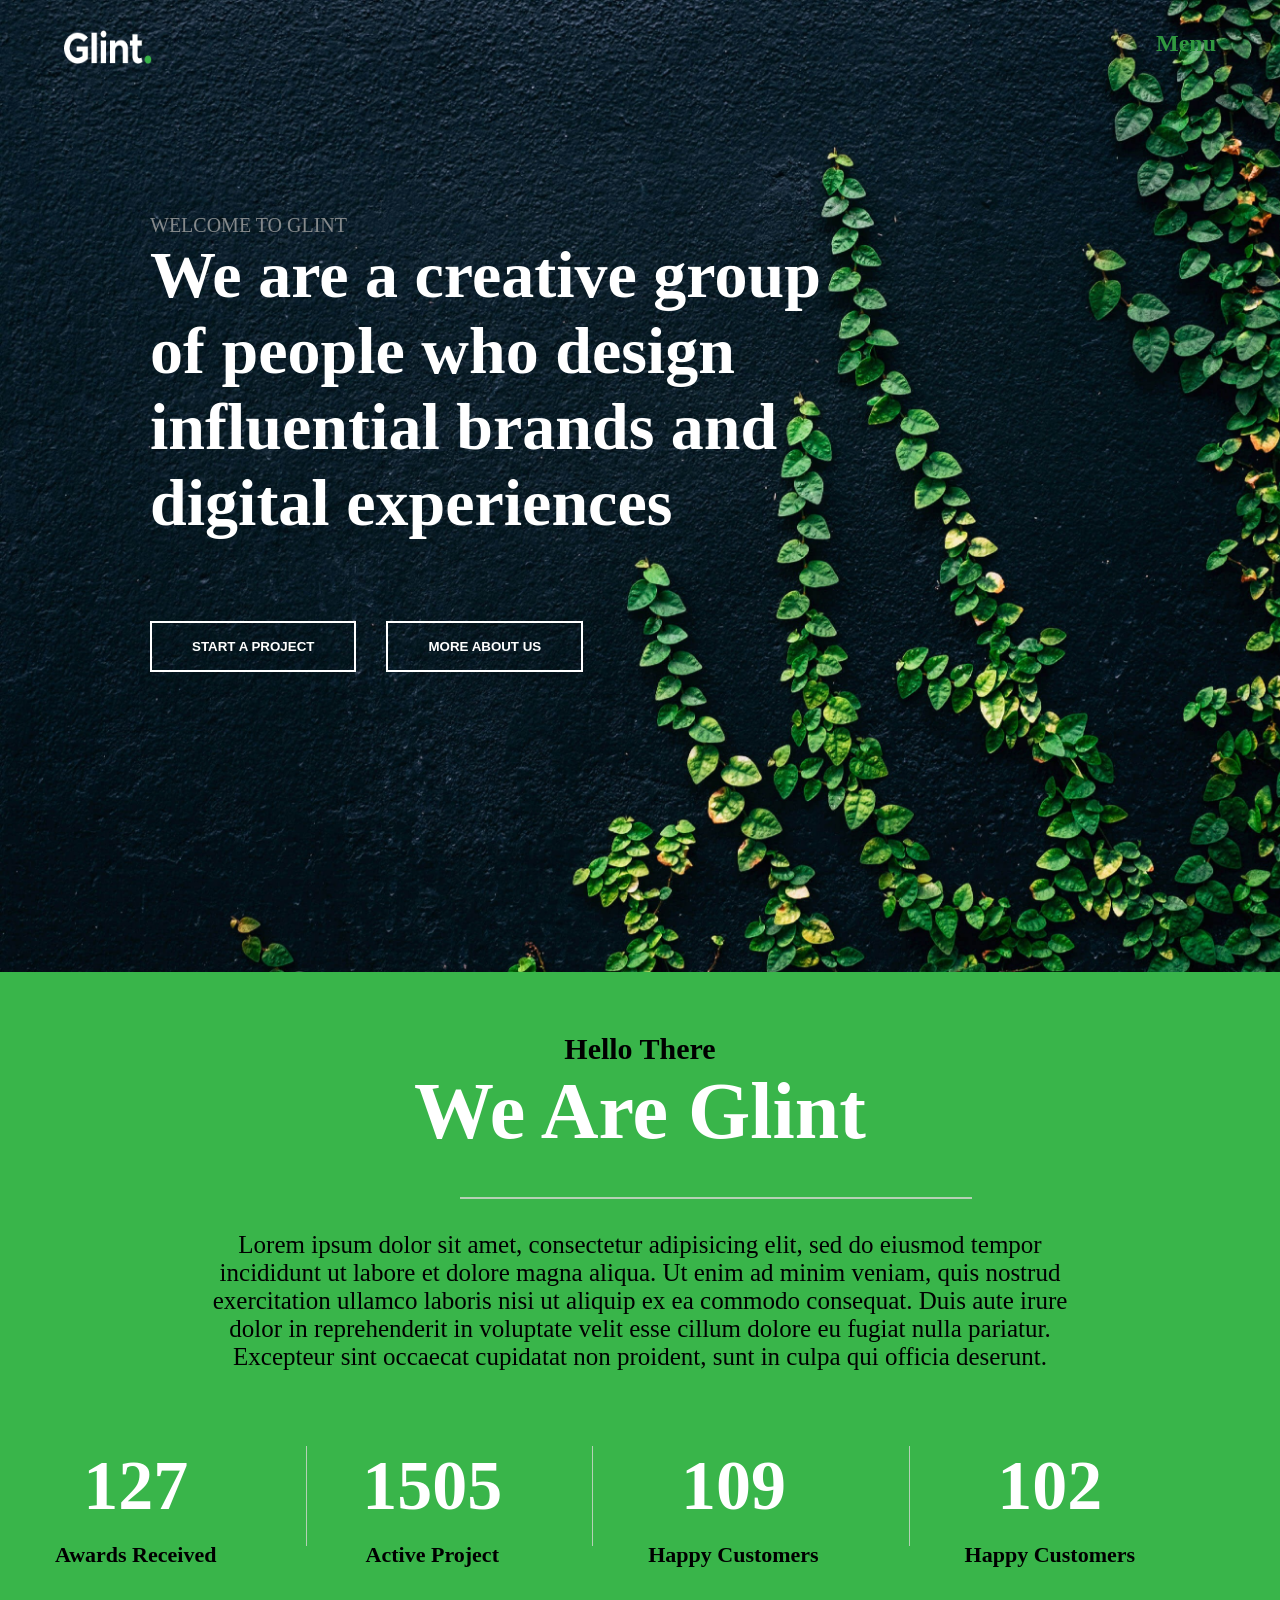
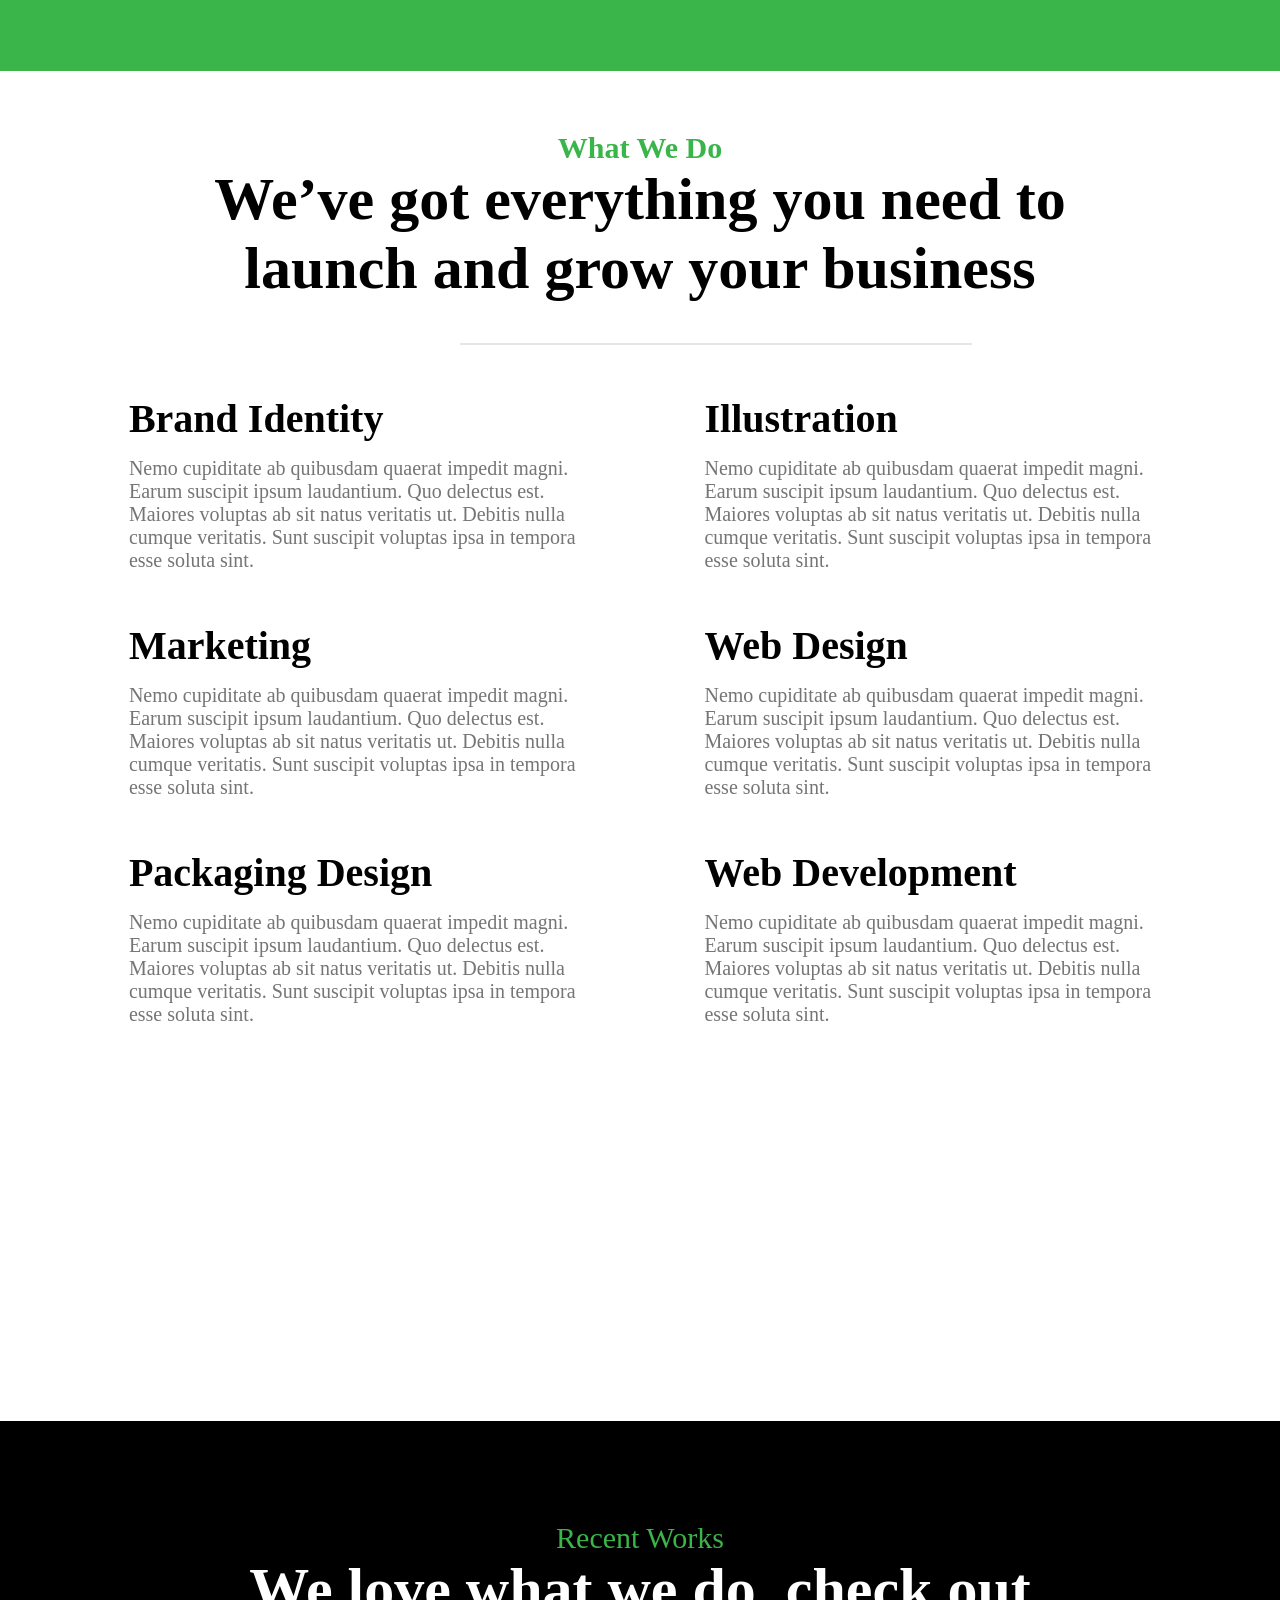
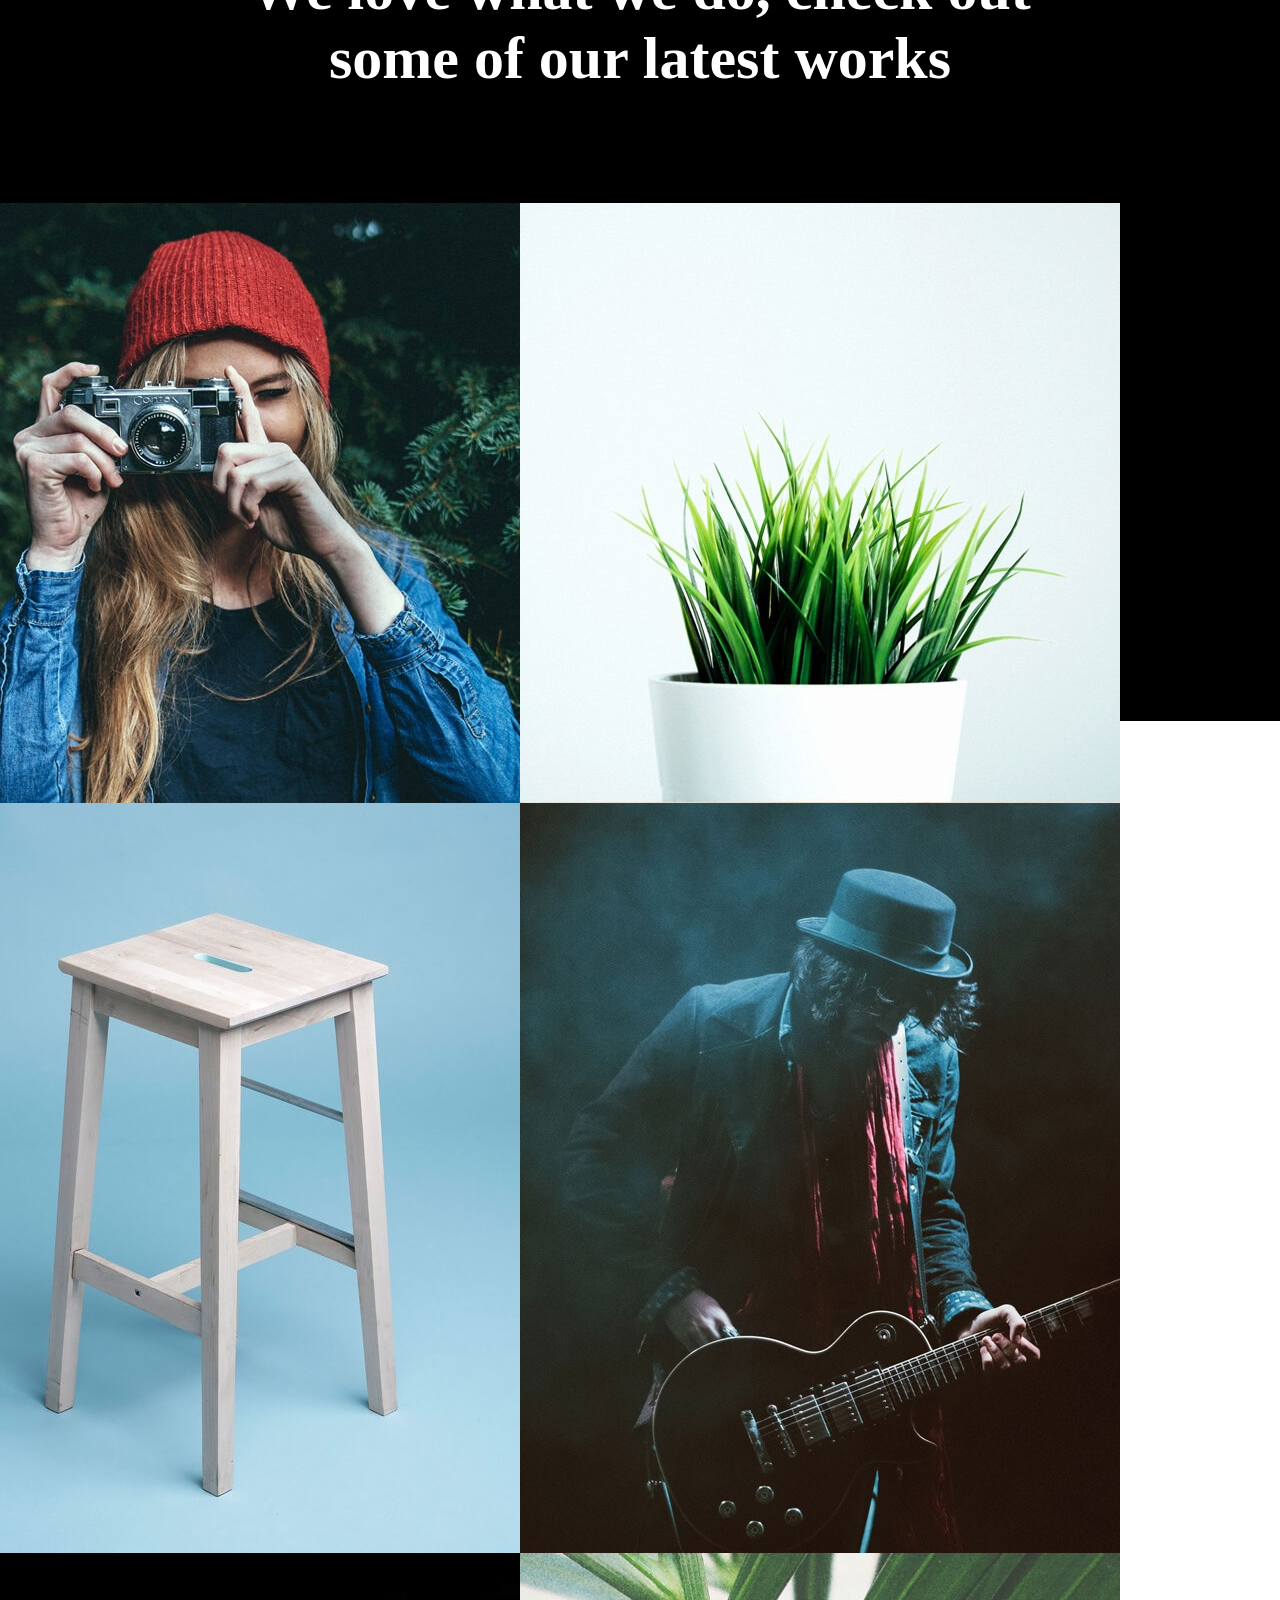
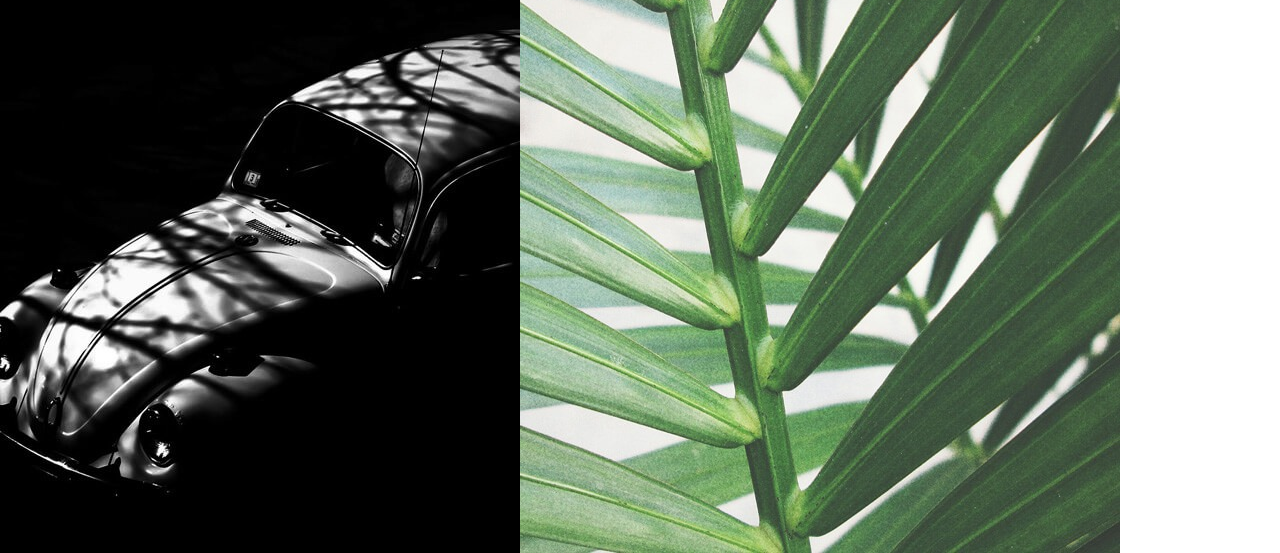
==== index.html @ 26d9580b "d" ====
<!DOCTYPE html>
<html lang="en">
<head>
    <meta charset="UTF-8">
    <meta name="viewport" content="width=device-width, initial-scale=1.0">
    <title>Document</title>
    <link rel="stylesheet" href="styl.css">
    <link href="https://unpkg.com/aos@2.3.1/dist/aos.css" rel="stylesheet">
</head>
<body>
    <main>
    <nav>
        <img src="imgi_1_logo (1).png" alt="">
        <h1>Menu</h1>
    </nav>
    <div class="hero">
        <p>WELCOME TO GLINT</p>
        <h1>We are a creative group <br> of people who design <br> influential brands and <br> digital experiences</h1>
        <div class="but">
            <button><b>START A PROJECT</b></button>
            <button><b>MORE ABOUT US</b></button>
        </div>
    </div>
    </main>
    <div class="hero1">
     <div class="text">
        <p><b>Hello There</b></p>
        <h1>We Are Glint</h1>
     </div>
     <hr>
     <div class="l">
        <p>Lorem ipsum dolor sit amet, consectetur adipisicing elit, sed do eiusmod tempor <br>  incididunt ut labore et dolore magna aliqua. Ut enim ad minim veniam, quis nostrud <br> exercitation ullamco laboris nisi ut aliquip ex ea commodo consequat. Duis aute irure <br> dolor in reprehenderit in voluptate velit esse cillum dolore eu fugiat nulla pariatur. <br>  Excepteur sint occaecat cupidatat non proident, sunt in culpa qui officia deserunt.</p>
     </div>
     <div class="k">
        <div class="a">
            <h1>127</h1>
            <p><b>Awards Received</b></p>
        </div>
        <div class="a">
            <h1>1505</h1>
            <p><b>Active Project</b></p>
        </div>
        <div class="a">
            <h1>109</h1>
            <p><b>Happy Customers</b></p>
        </div>
        <div class="a1">
            <h1>102</h1>
            <p><b>Happy Customers</b></p>
        </div>
        </div>
    </div>
     <div class="hero2">
        <div class="text2">
            <p><b>What We Do</b></p>
            <h1>We’ve got everything you need to <br> launch and grow your business</h1>
        </div>
        <hr>
        <div class="flex">
            <div class="block">
            <h1>Brand Identity</h1>
            <p>Nemo cupiditate ab quibusdam quaerat impedit magni. <br> Earum suscipit ipsum laudantium. Quo delectus est. <br> Maiores voluptas ab sit natus veritatis ut. Debitis nulla <br> cumque veritatis. Sunt suscipit voluptas ipsa in tempora <br> esse soluta sint.</p>
            </div>
            <div class="block">
            <h1>Illustration</h1>
            <p>Nemo cupiditate ab quibusdam quaerat impedit magni. <br> Earum suscipit ipsum laudantium. Quo delectus est. <br> Maiores voluptas ab sit natus veritatis ut. Debitis nulla <br> cumque veritatis. Sunt suscipit voluptas ipsa in tempora <br> esse soluta sint.</p>
            </div>
        </div>
        <div class="flex1">
            <div class="block1">
            <h1>Marketing</h1>
            <p>Nemo cupiditate ab quibusdam quaerat impedit magni. <br> Earum suscipit ipsum laudantium. Quo delectus est. <br> Maiores voluptas ab sit natus veritatis ut. Debitis nulla <br> cumque veritatis. Sunt suscipit voluptas ipsa in tempora <br> esse soluta sint.</p>
            </div>
            <div class="block1">
            <h1>Web Design</h1>
            <p>Nemo cupiditate ab quibusdam quaerat impedit magni. <br> Earum suscipit ipsum laudantium. Quo delectus est. <br> Maiores voluptas ab sit natus veritatis ut. Debitis nulla <br> cumque veritatis. Sunt suscipit voluptas ipsa in tempora <br> esse soluta sint.</p>
            </div>
        </div>
        <div class="flex2">
            <div class="block2">
            <h1>Packaging Design</h1>
            <p>Nemo cupiditate ab quibusdam quaerat impedit magni. <br> Earum suscipit ipsum laudantium. Quo delectus est. <br> Maiores voluptas ab sit natus veritatis ut. Debitis nulla <br> cumque veritatis. Sunt suscipit voluptas ipsa in tempora <br> esse soluta sint.</p>
            </div>
            <div class="block2">
            <h1>Web Development</h1>
            <p>Nemo cupiditate ab quibusdam quaerat impedit magni. <br> Earum suscipit ipsum laudantium. Quo delectus est. <br> Maiores voluptas ab sit natus veritatis ut. Debitis nulla <br> cumque veritatis. Sunt suscipit voluptas ipsa in tempora <br> esse soluta sint.</p>
            </div>
        </div>
     </div>
      <div class="hero3">
        <div class="text3">
            <p>Recent Works</p>
            <h1>We love what we do, check out <br> some of our latest works</h1>
        </div>

        <div class="img">
            <img src="imgi_2_lady-shutterbug.jpg" alt="">
            <img src="imgi_5_grow-green.jpg" alt="">
        </div>
        <div class="img1">
            <img src="imgi_3_woodcraft.jpg" alt="">
            <img src="imgi_6_guitarist.jpg" alt="">
        </div>
        <div class="img2">
            <img src="imgi_4_the-beetle.jpg" alt="">
            <img src="imgi_7_palmeira.jpg" alt="">
        </div>
      </div>
      
      <div class="hero4">
        <div class="text4">
            <p>Our Clients</p>
            <h1>Glint has been honored to partner <br> up with these clients</h1>
        </div>
      </div>
    
    <script src="https://unpkg.com/aos@2.3.1/dist/aos.js"></script>
    <script>
  AOS.init();
</script>
</body>
</html>
---- styl.css ----
*{
    margin: 0;
    padding: 0;
    box-sizing: border-box;
}
main{
    background-image: url(imgi_31_hero-bg.jpg);
    width: 100%;
    height: 108vh;
    background-size: cover;
}
nav{
    padding: 30px 5%;
    display: flex;
    justify-content: space-between;
}
nav h1{
    color: #309840;
}
nav img{
    height: 34px;
    width: 88px;
}
.hero{
    color: white;
}
.hero p{
    margin-top: 120px;
    color: #85898B;
    margin-left: 150px;
    font-size: 20px;
}
.hero h1{
    margin-left: 150px;
    font-size: 66px;
}
.but{
    margin-left: 150px;
    display: flex;
    gap: 30px;
    margin-top: 80px;
}
.but button{
    transition: 0.8s;
    padding: 16px 40px;
    color: white;
    background-color: transparent;
    border: 2px solid white;
}
.but button:hover{
    color: black;
    background-color: white;
}
.hero1{
    background-color: #39b54a;
}
.text{
    text-align: center;
    padding-top: 60px;
}
.text p{
    font-size: 30px;
}
.text h1{
    font-size: 80px;
    color: white;
}
.l{
    text-align: center;
    margin-top: 2.5%;
}
.l p {
    font-size: 25px;
}
hr{
    width: 40%;
    margin-left: 460px;
    border: 1px solid rgba(224, 219, 219, 0.742);
    margin-top: 40px;
}
.k{
    height: 350px;
    width: 100%;  
    display: flex; 
    justify-content: space-evenly; 
    align-items: center;
    text-align: center;
    margin-top: -50px;
}
.a{
    border-right: 1px solid rgba(224, 219, 219, 0.742);
    padding-right: 90px;
    height: 100px;
}
.a h1{
    font-size: 70px;
    color: white;
}
.a p{
    margin-top: 16px;
    font-size: 22px;
}
.a1{
    padding-right: 90px;
    height: 100px;
}
.a1 h1{
    font-size: 70px;
    color: white;
}
.a1 p{
    margin-top: 16px;
    font-size: 22px;
}
.hero2{
    height: 150vh;
}
.text2{
    text-align: center;
    padding-top: 60px;
}
.text2 p {
    font-size: 30px;
    color: #39B54A;
}
.text2 h1{
    font-size: 60px;
}
.flex{
    margin-top: 50px;
    display: flex;
    justify-content: space-evenly;
}
.block h1{
    font-size: 40px;
}
.block p{
    margin-top: 15px;
    font-size: 20px;
    color: #757575;
}
.flex1{
    margin-top: 50px;
    display: flex;
    justify-content: space-evenly;
}
.block1 h1{
    font-size: 40px;
}
.block1 p{
    margin-top: 15px;
    font-size: 20px;
    color: #757575;
}
.flex2{
    margin-top: 50px;
    display: flex;
    justify-content: space-evenly;
}
.block2 h1{
    font-size: 40px;
}
.block2 p{
    margin-top: 15px;
    font-size: 20px;
    color: #757575;
}
.hero3{
    position: relative;
    background-color: black;
    color: white;
    height: 100vh;
}
.text3{
    text-align: center;
    padding: 100px;
}
.text3 p {
    font-size: 30px;
    color: #39B54A;
}
.text3 h1{
    font-size: 60px;
}
.img{
    margin-top: 10px;
    position: absolute;
    right: 160px;
    display: flex;
}
.img1{
    position: absolute;
    top: 982px;
    display: flex;
    right: 160px;
}
.img2{
    position: absolute;
    top: 1732px;
    display: flex;
    right: 160px;
}
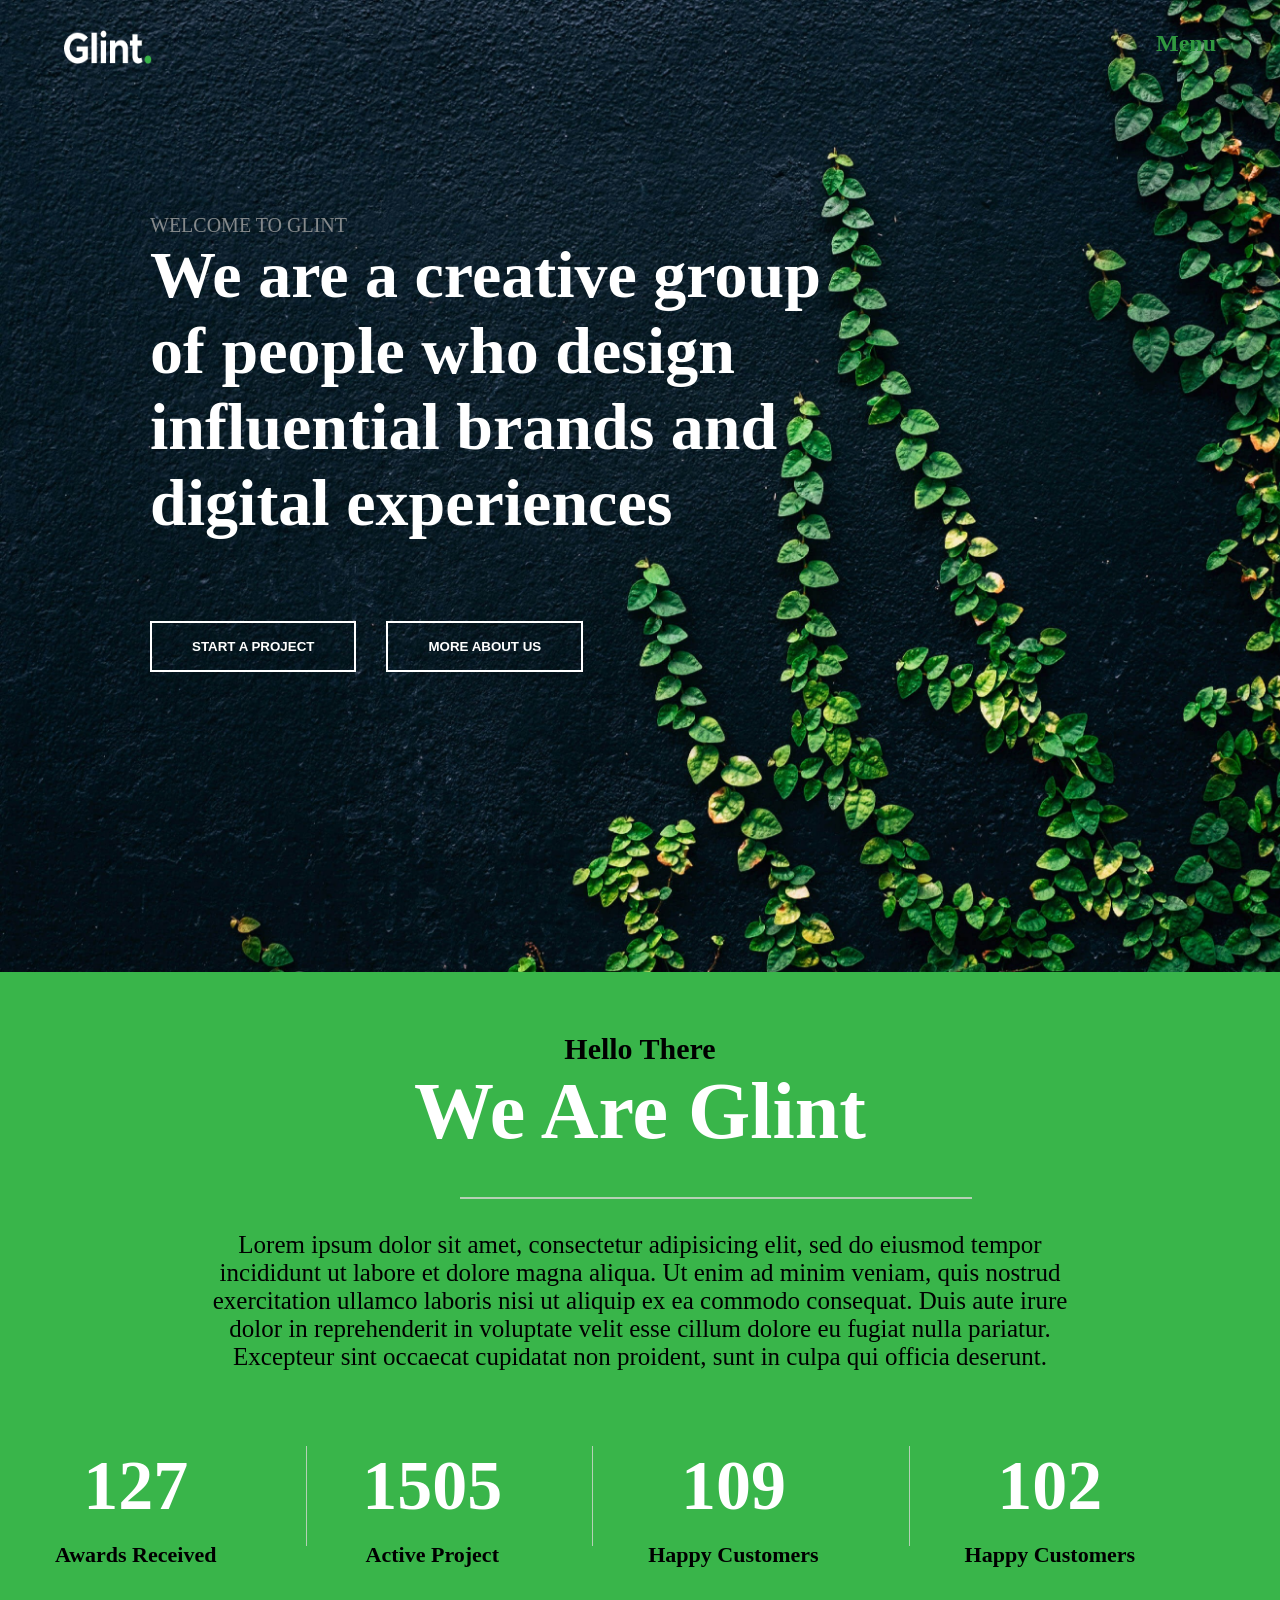
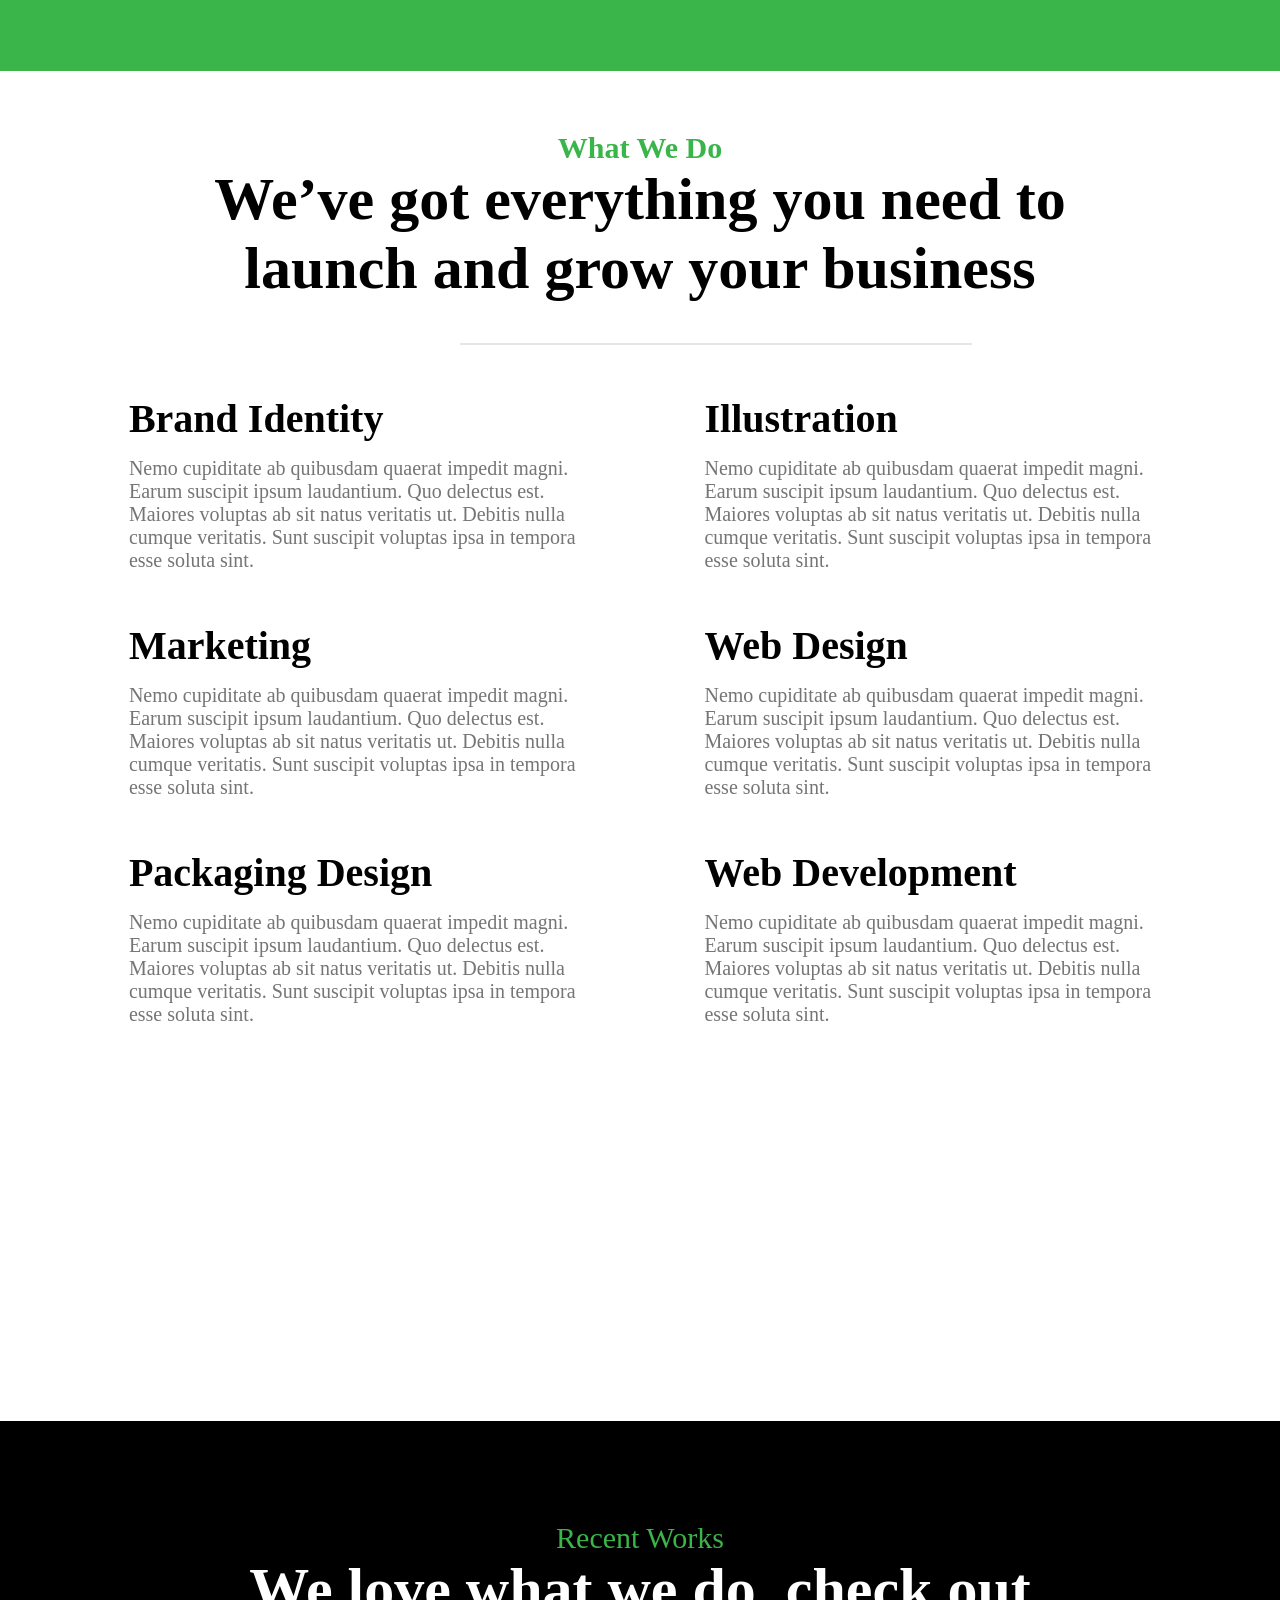
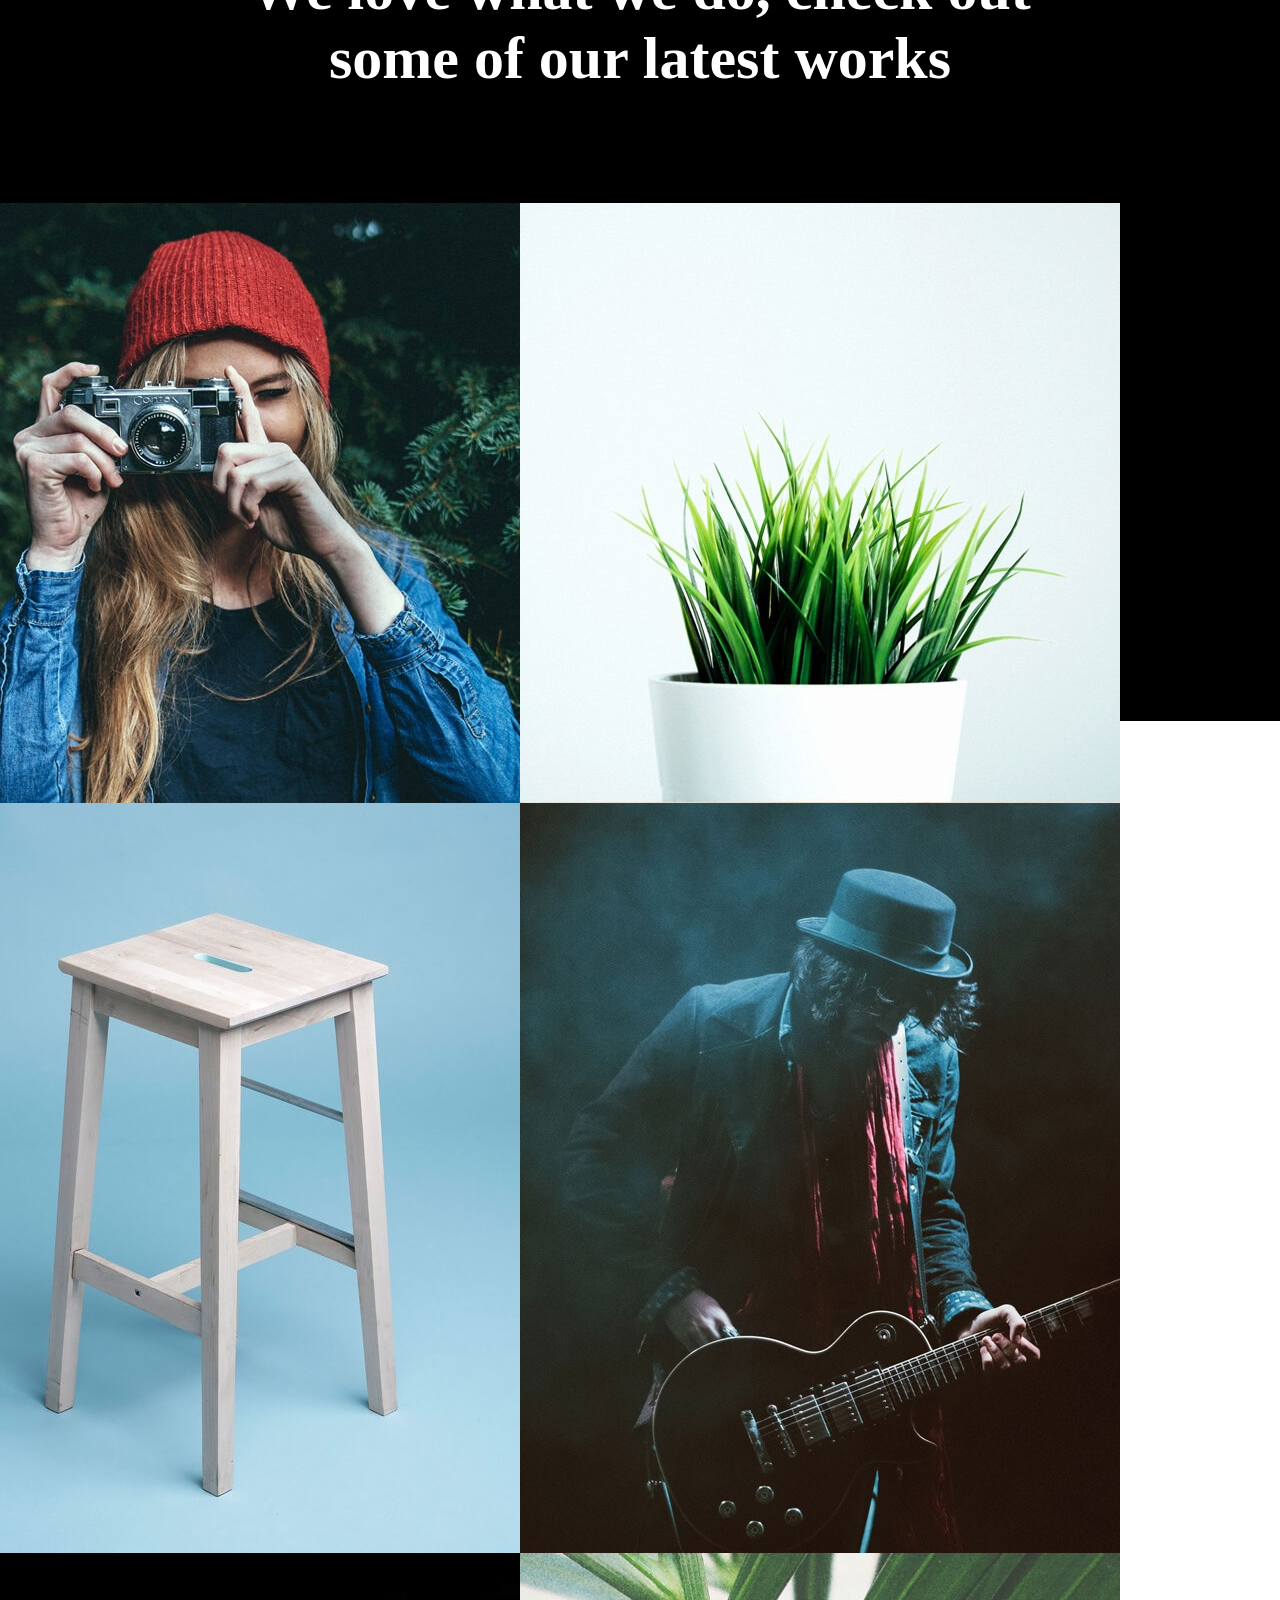
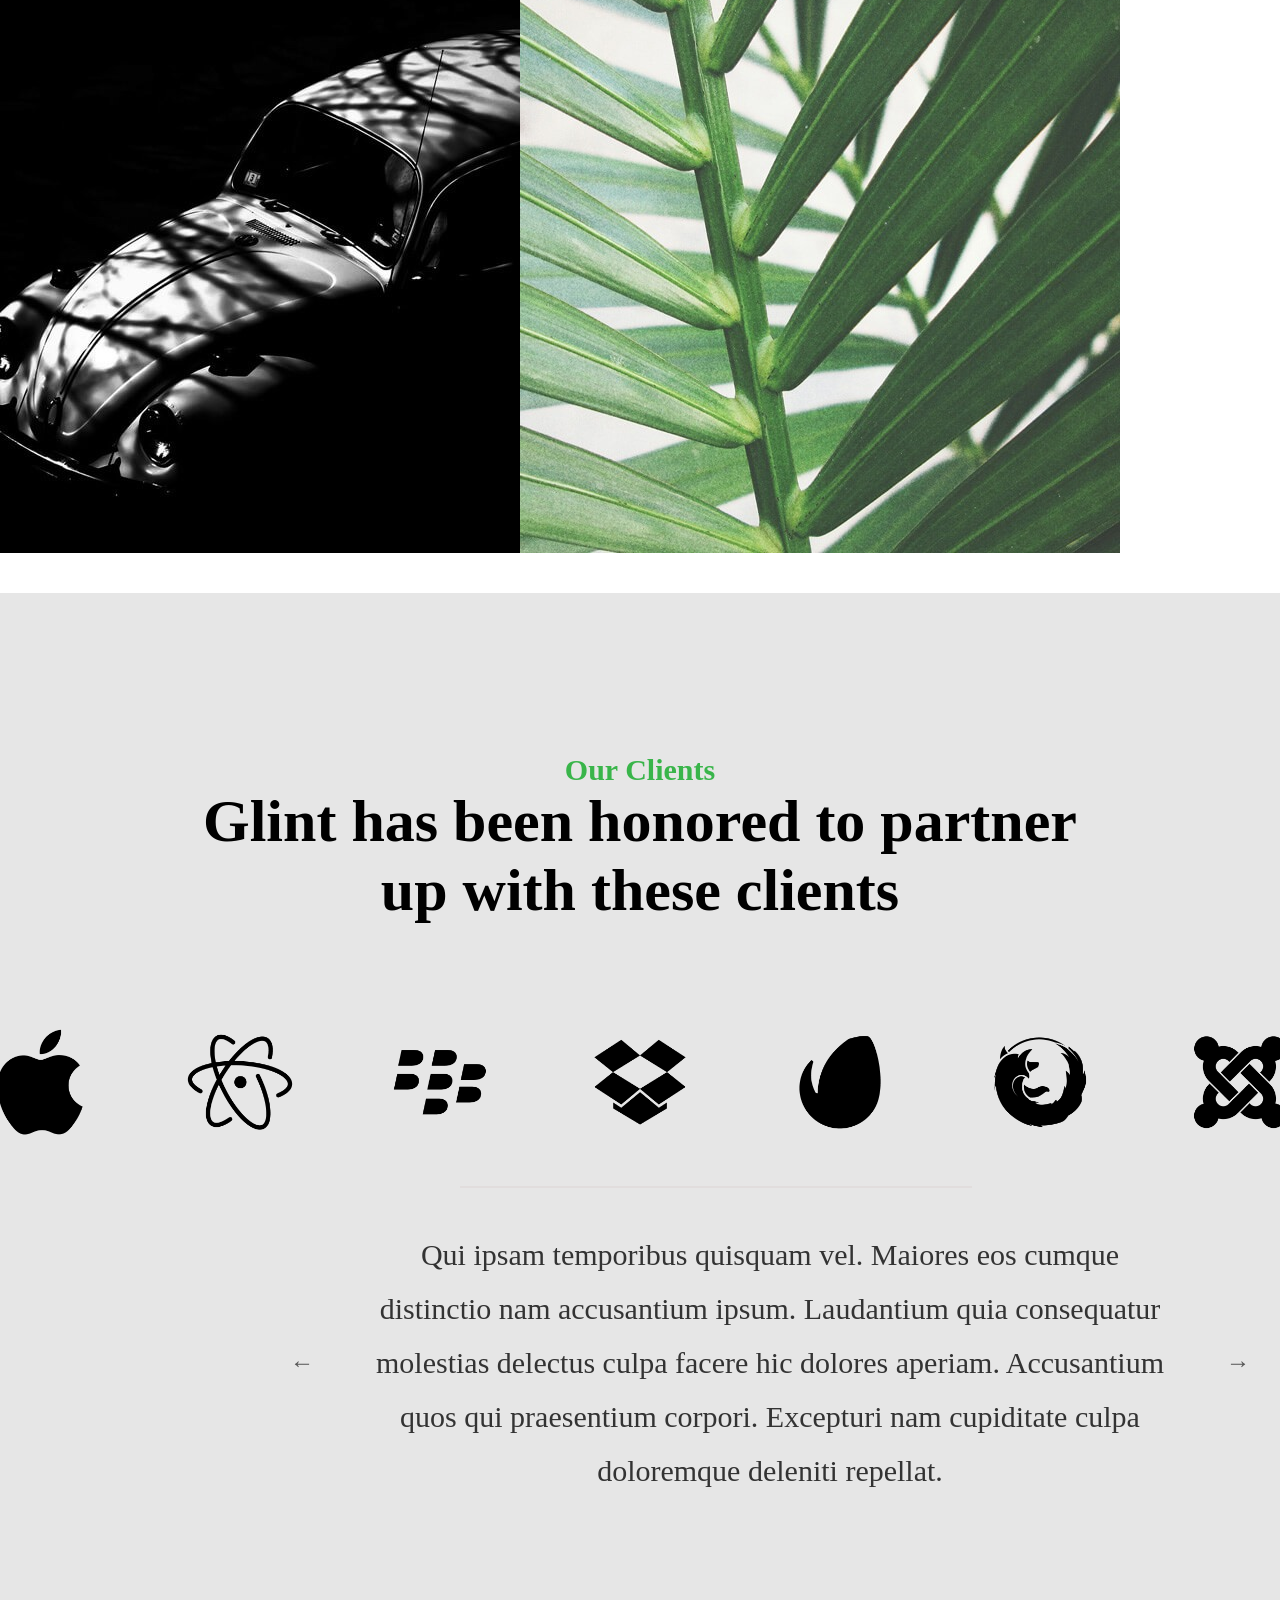
==== commit 9d217042: "Add client carousel and styling to hero section" ====
--- a/index.html
+++ b/index.html
@@ -109,11 +109,90 @@
       
       <div class="hero4">
         <div class="text4">
-            <p>Our Clients</p>
+            <p><b>Our Clients</b></p>
             <h1>Glint has been honored to partner <br> up with these clients</h1>
         </div>
+        <div class="img3">
+            <img src="imgi_8_apple.png" alt="">
+            <img src="imgi_9_atom.png" alt="">
+            <img src="imgi_10_blackberry.png" alt="">
+            <img src="imgi_11_dropbox.png" alt="">
+            <img src="imgi_12_envato.png" alt="">
+            <img src="imgi_13_firefox.png" alt="">
+            <img src="imgi_14_joomla.png" alt="">
+        </div>
+        <hr>
+         <div class="carousel-container">
+        <!-- Chapga o'tkazish tugmasi -->
+        <button class="nav-btn prev-btn" id="prevBtn">&#8592;</button>
+
+        <!-- Slaydlar (Yozuvlar) -->
+        <div class="carousel-slides">
+            <!-- 1-Yozuv -->
+            <div class="slide active">
+                Qui ipsam temporibus quisquam vel. Maiores eos cumque <br> distinctio nam accusantium ipsum. Laudantium quia consequatur <br> molestias delectus culpa facere hic dolores aperiam. Accusantium <br> quos qui praesentium corpori. Excepturi nam cupiditate culpa <br> doloremque deleniti repellat.
+            </div>
+            
+            <!-- 2-Yozuv -->
+            <div class="slide">
+                Excepturi nam cupiditate culpa doloremque deleniti repellat. <br> Veniam quos repellat voluptas animi adipisci. Nisi eaque <br> consequatur. Quasi voluptas eius distinctio. Atque eos maxime. <br> Qui ipsam temporibus quisquam vel.
+            </div>
+
+            <!-- 3-Yozuv -->
+            <div class="slide">
+                <p>Repellat dignissimos libero. Qui sed at corrupti expedita voluptas odit. Nihil ea quia nesciunt. Ducimus aut sed ipsam. Autem eaque officia cum exercitationem sunt voluptatum accusamus. Quasi voluptas eius distinctio.`</p>
+            </div>
+        </div>
+
+        <!-- O'ngga o'tkazish tugmasi -->
+        <button class="nav-btn next-btn" id="nextBtn">&#8594;</button>
+    </div>
+
+   
       </div>
-    
+
+
+
+
+
+
+
+
+
+ <script>
+        const slides = document.querySelectorAll('.slide');
+        const prevBtn = document.getElementById('prevBtn');
+        const nextBtn = document.getElementById('nextBtn');
+        let currentIndex = 0;
+
+        function showSlide(index) {
+            // Slaydlar chegarasidan chiqib ketmaslik uchun
+            if (index >= slides.length) {
+                currentIndex = 0;
+            } else if (index < 0) {
+                currentIndex = slides.length - 1;
+            } else {
+                currentIndex = index;
+            }
+
+            // Hamma slaydlardan active klassini olib tashlash
+            slides.forEach((slide) => {
+                slide.classList.remove('active');
+            });
+
+            // Faqat joriy slaydga active klassini qo'shish
+            slides[currentIndex].classList.add('active');
+        }
+
+        // Tugmalarga bosilgandagi funksiyalar
+        nextBtn.addEventListener('click', () => {
+            showSlide(currentIndex + 1);
+        });
+
+        prevBtn.addEventListener('click', () => {
+            showSlide(currentIndex - 1);
+        });
+    </script>
     <script src="https://unpkg.com/aos@2.3.1/dist/aos.js"></script>
     <script>
   AOS.init();
--- a/styl.css
+++ b/styl.css
@@ -200,3 +200,99 @@
     display: flex;
     right: 160px;
 }
+.hero4{
+    background-color: #E6E6E6;
+    margin-top: 115%;
+    height: 150vh;
+}
+.text4{
+    text-align: center;
+    padding: 160px;
+}
+.text4 p {
+    font-size: 30px;
+    color: #39B54A;
+}
+.text4 h1{
+    font-size: 60px;
+}
+.img3 img{
+    height: 130px;
+}
+.img3{
+    display: flex;
+    justify-content: center;
+    gap: 70px;
+    margin-top: -69px;
+}
+
+
+        /* Karusel konteyneri */
+        .carousel-container {
+            position: relative;
+            width: 100%;
+            max-width: 1000px;
+            padding: 40px 60px;
+            display: flex;
+            align-items: center;
+            justify-content: center;
+            left: 270px;
+        }
+
+        /* Slaydlar maydoni */
+        .carousel-slides {
+            width: 100%;
+            overflow: hidden;
+            position: relative;
+            min-height: 150px; /* Matn balandligiga qarab moslashadi */
+        }
+
+        /* Har bir slayd stili */
+        .slide {
+            position: absolute;
+            top: 0;
+            width: 100%;
+            opacity: 0;
+            transform: translateX(50px);
+            transition: opacity 0.5s ease, transform 0.5s ease;
+            text-align: center;
+            color: #333;
+            font-size: 30px;
+            line-height: 1.8;
+            pointer-events: none;
+        }
+
+        /* Aktiv slayd ko'rinishi */
+        .slide.active {
+            position: relative;
+            opacity: 1;
+            transform: translateX(0);
+            pointer-events: auto;
+        }
+
+        /* Tugmalar (Chap va O'ng) */
+        .nav-btn {
+            position: absolute;
+            top: 50%;
+            transform: translateY(-50%);
+            background: none;
+            border: none;
+            font-size: 1.5rem;
+            color: #555;
+            cursor: pointer;
+            padding: 10px;
+            transition: color 0.3s;
+            user-select: none;
+        }
+
+        .nav-btn:hover {
+            color: #000;
+        }
+
+        .prev-btn {
+            left: 10px;
+        }
+
+        .next-btn {
+            right: 10px;
+        }
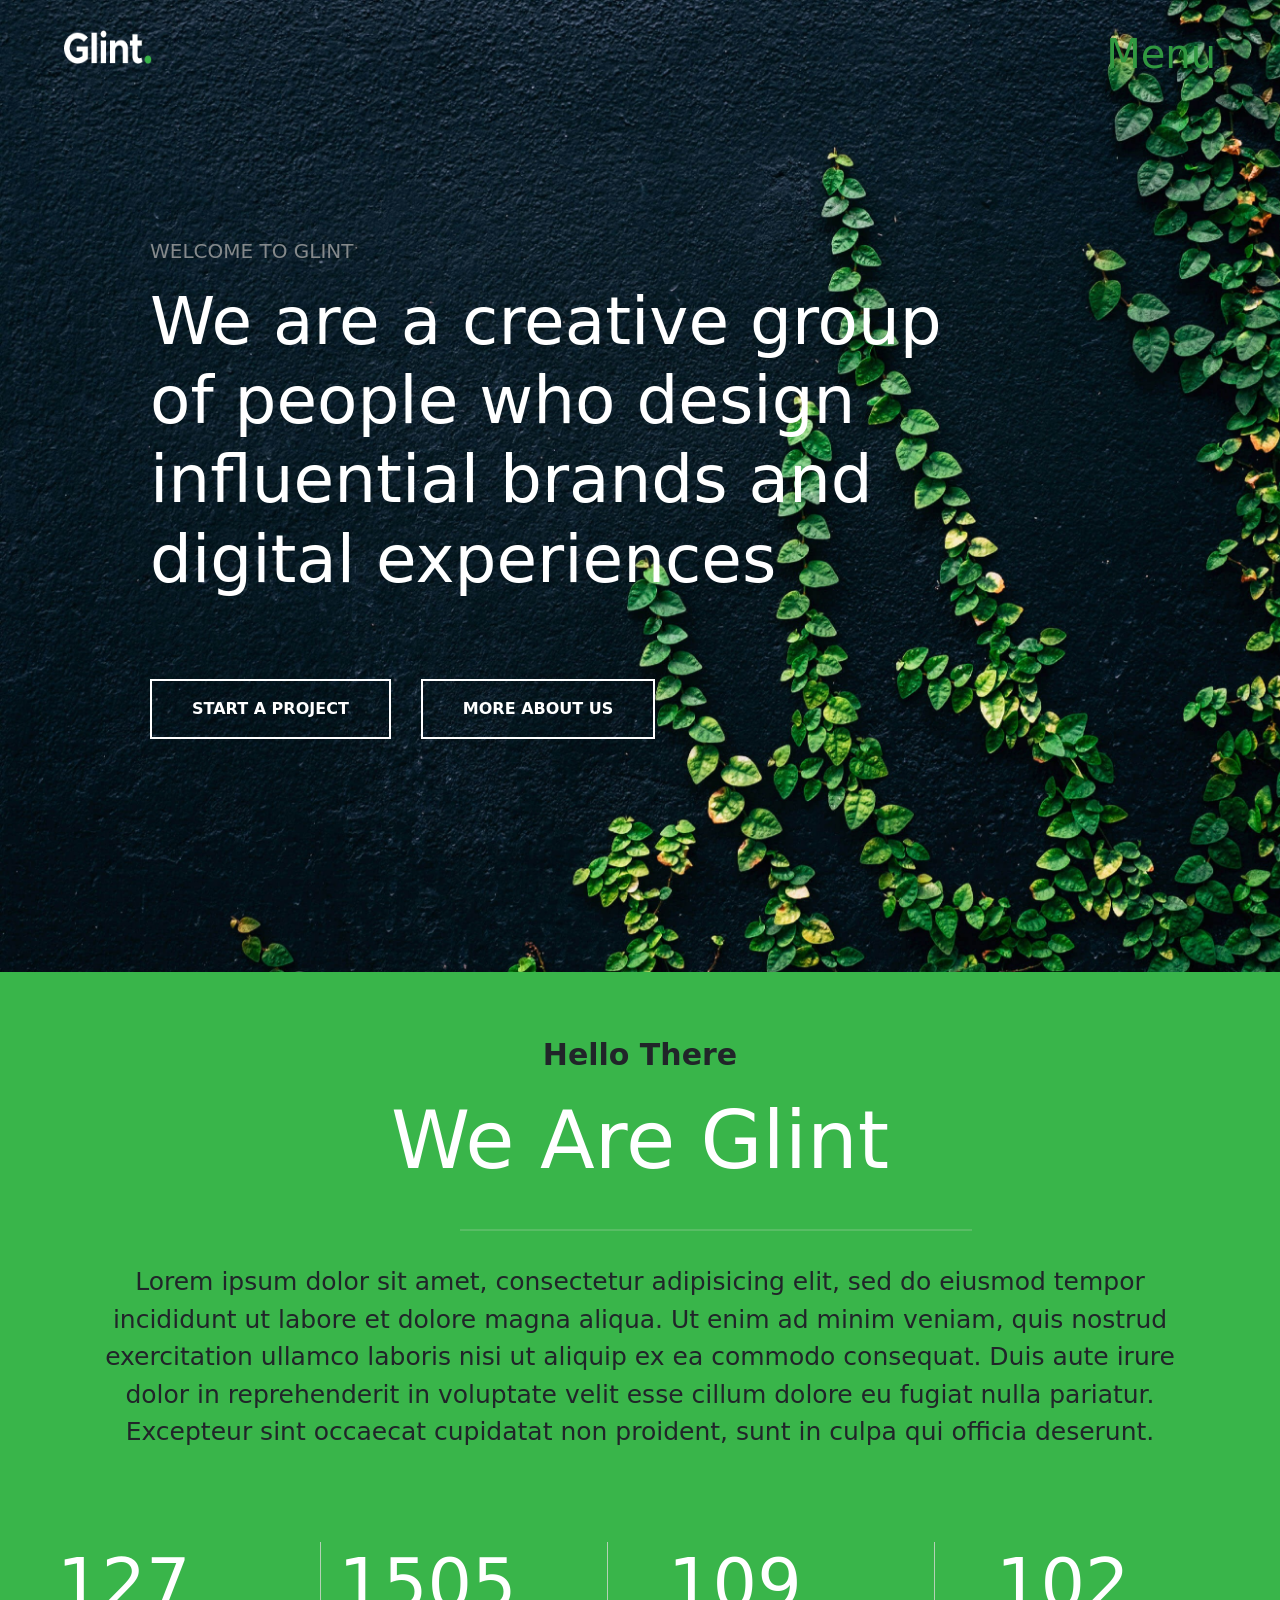
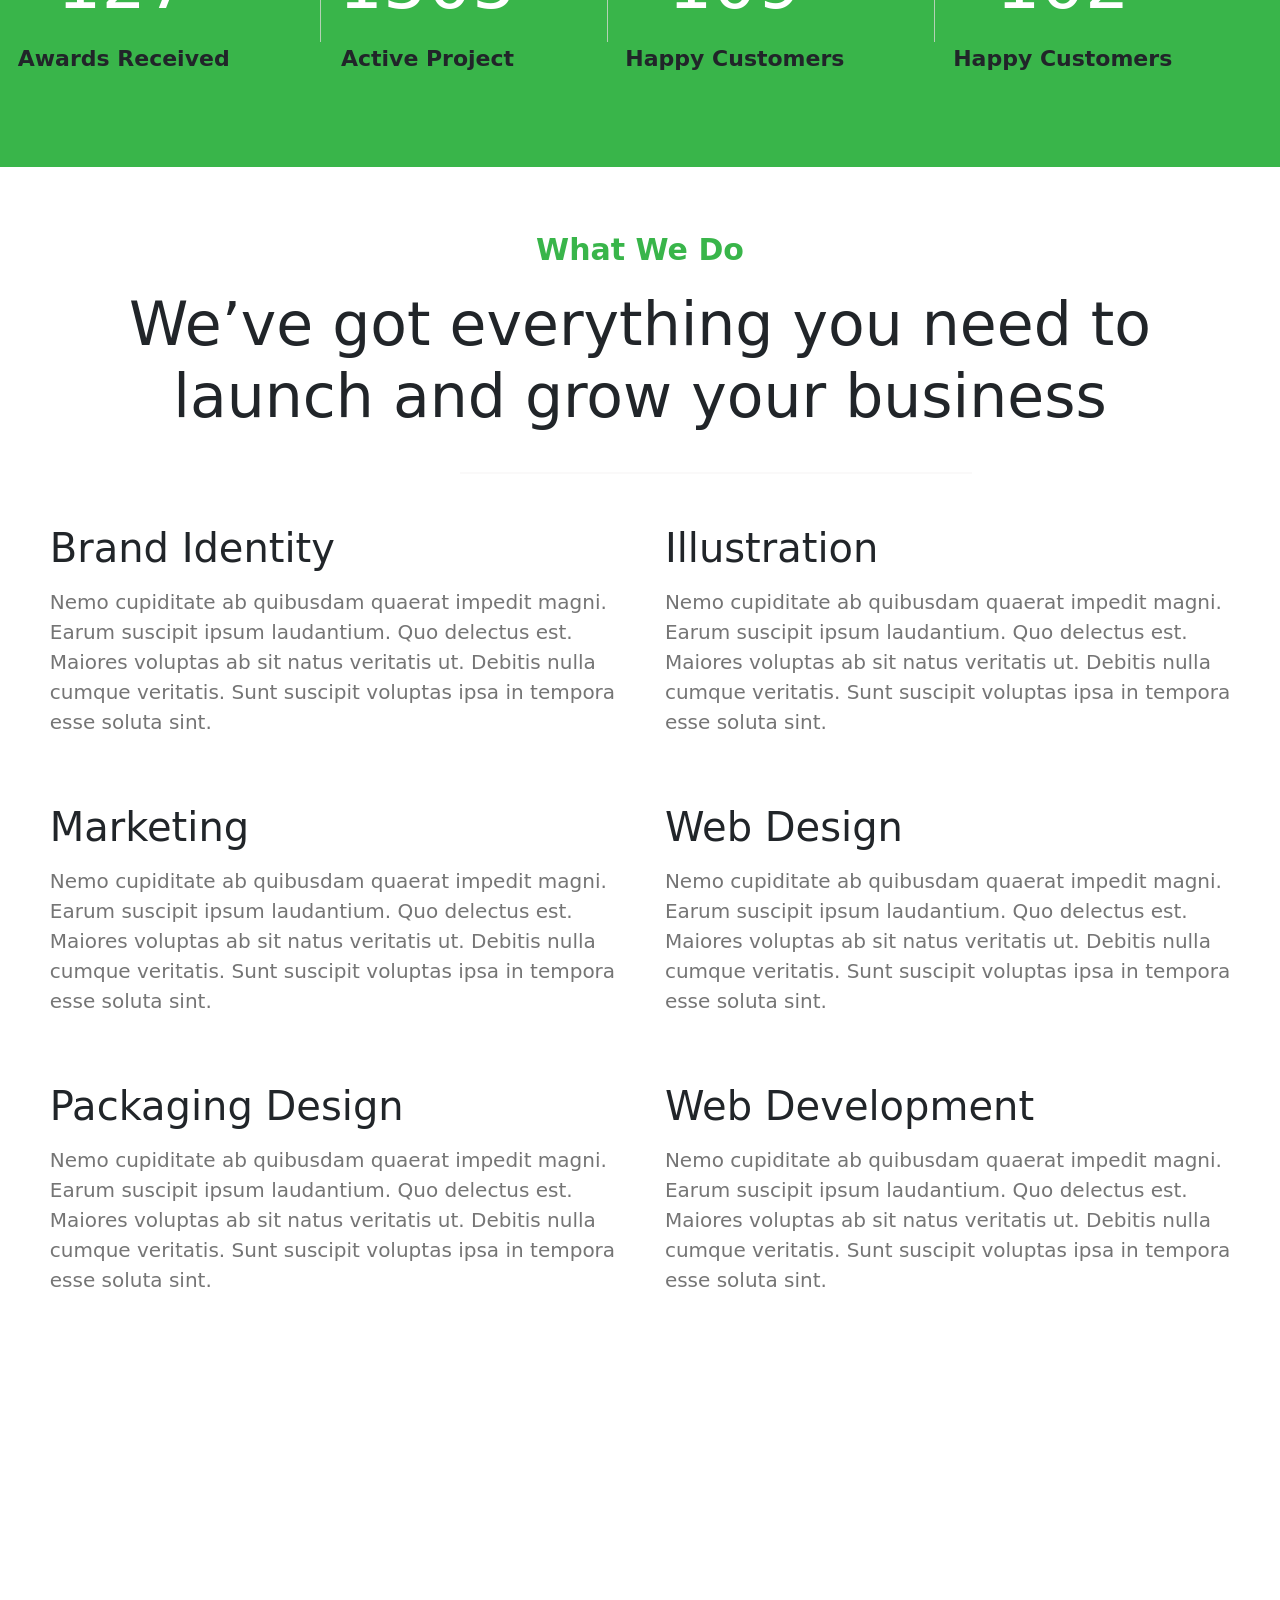
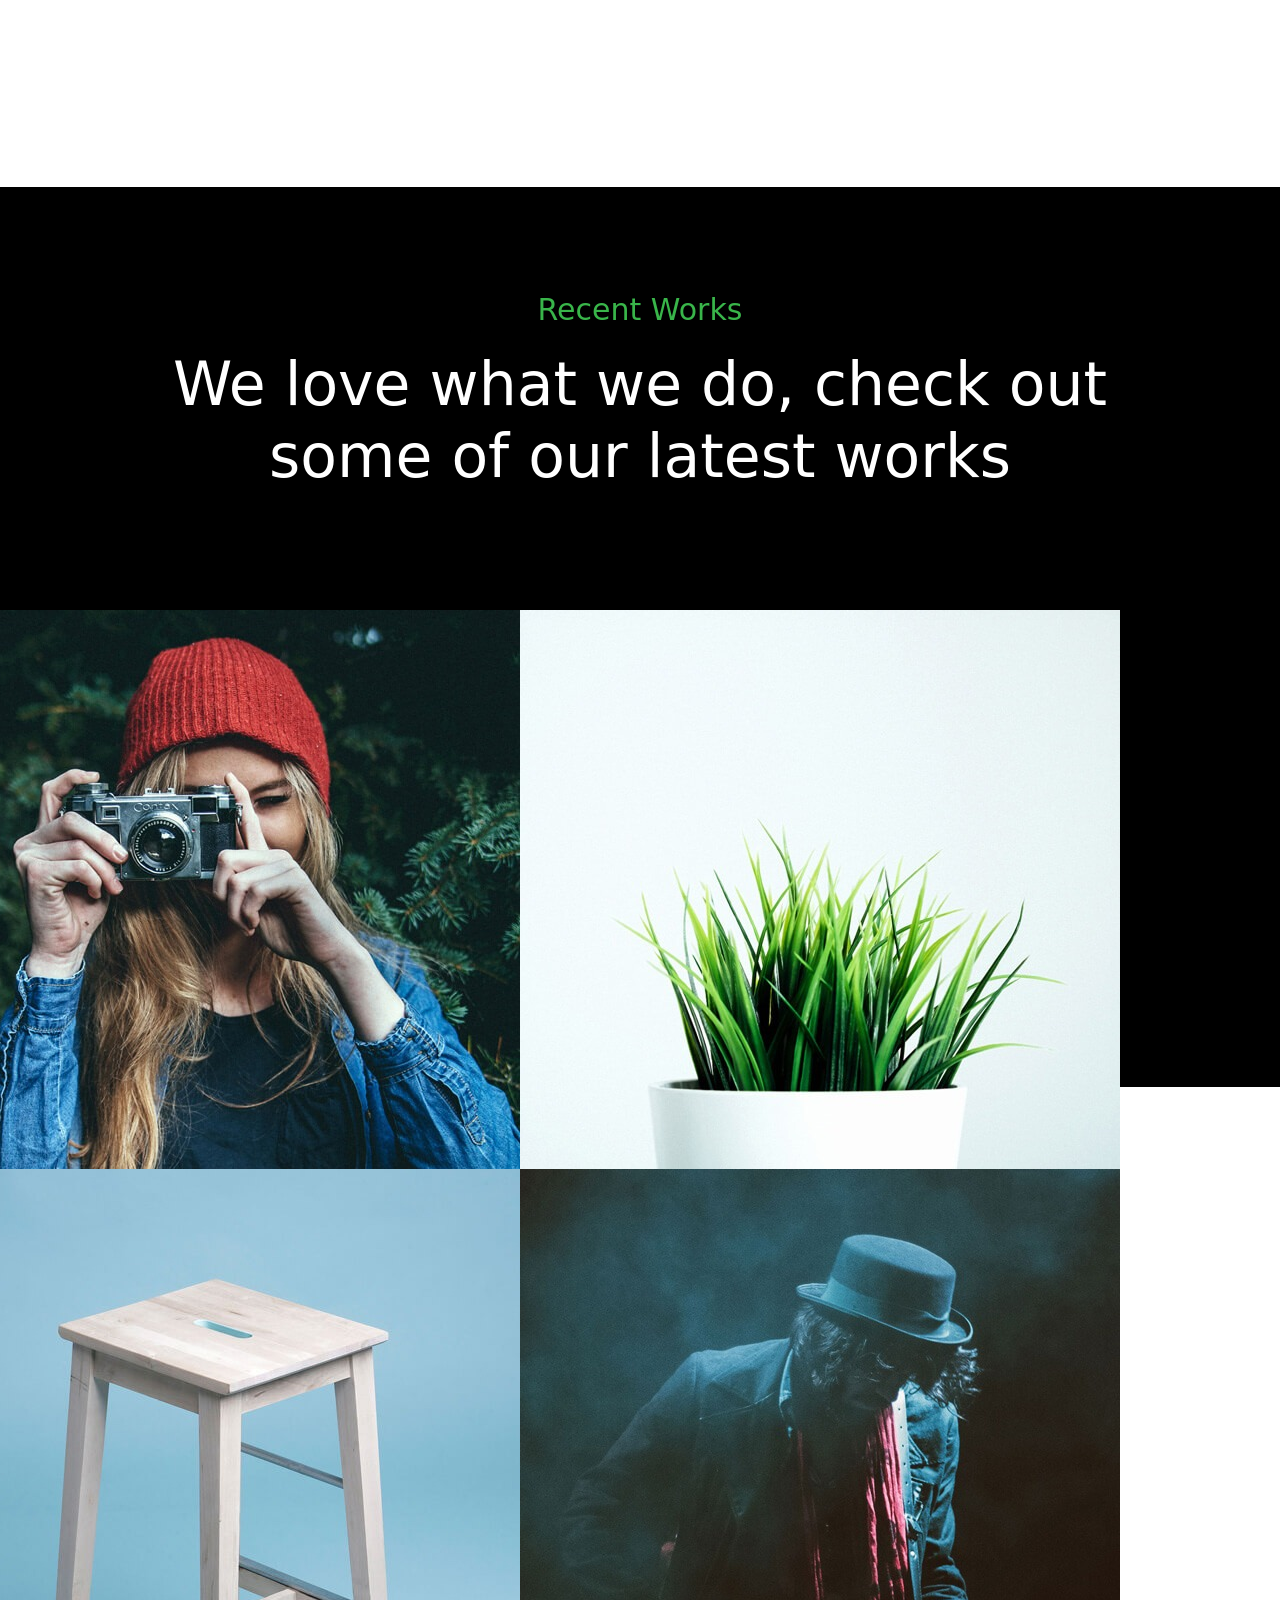
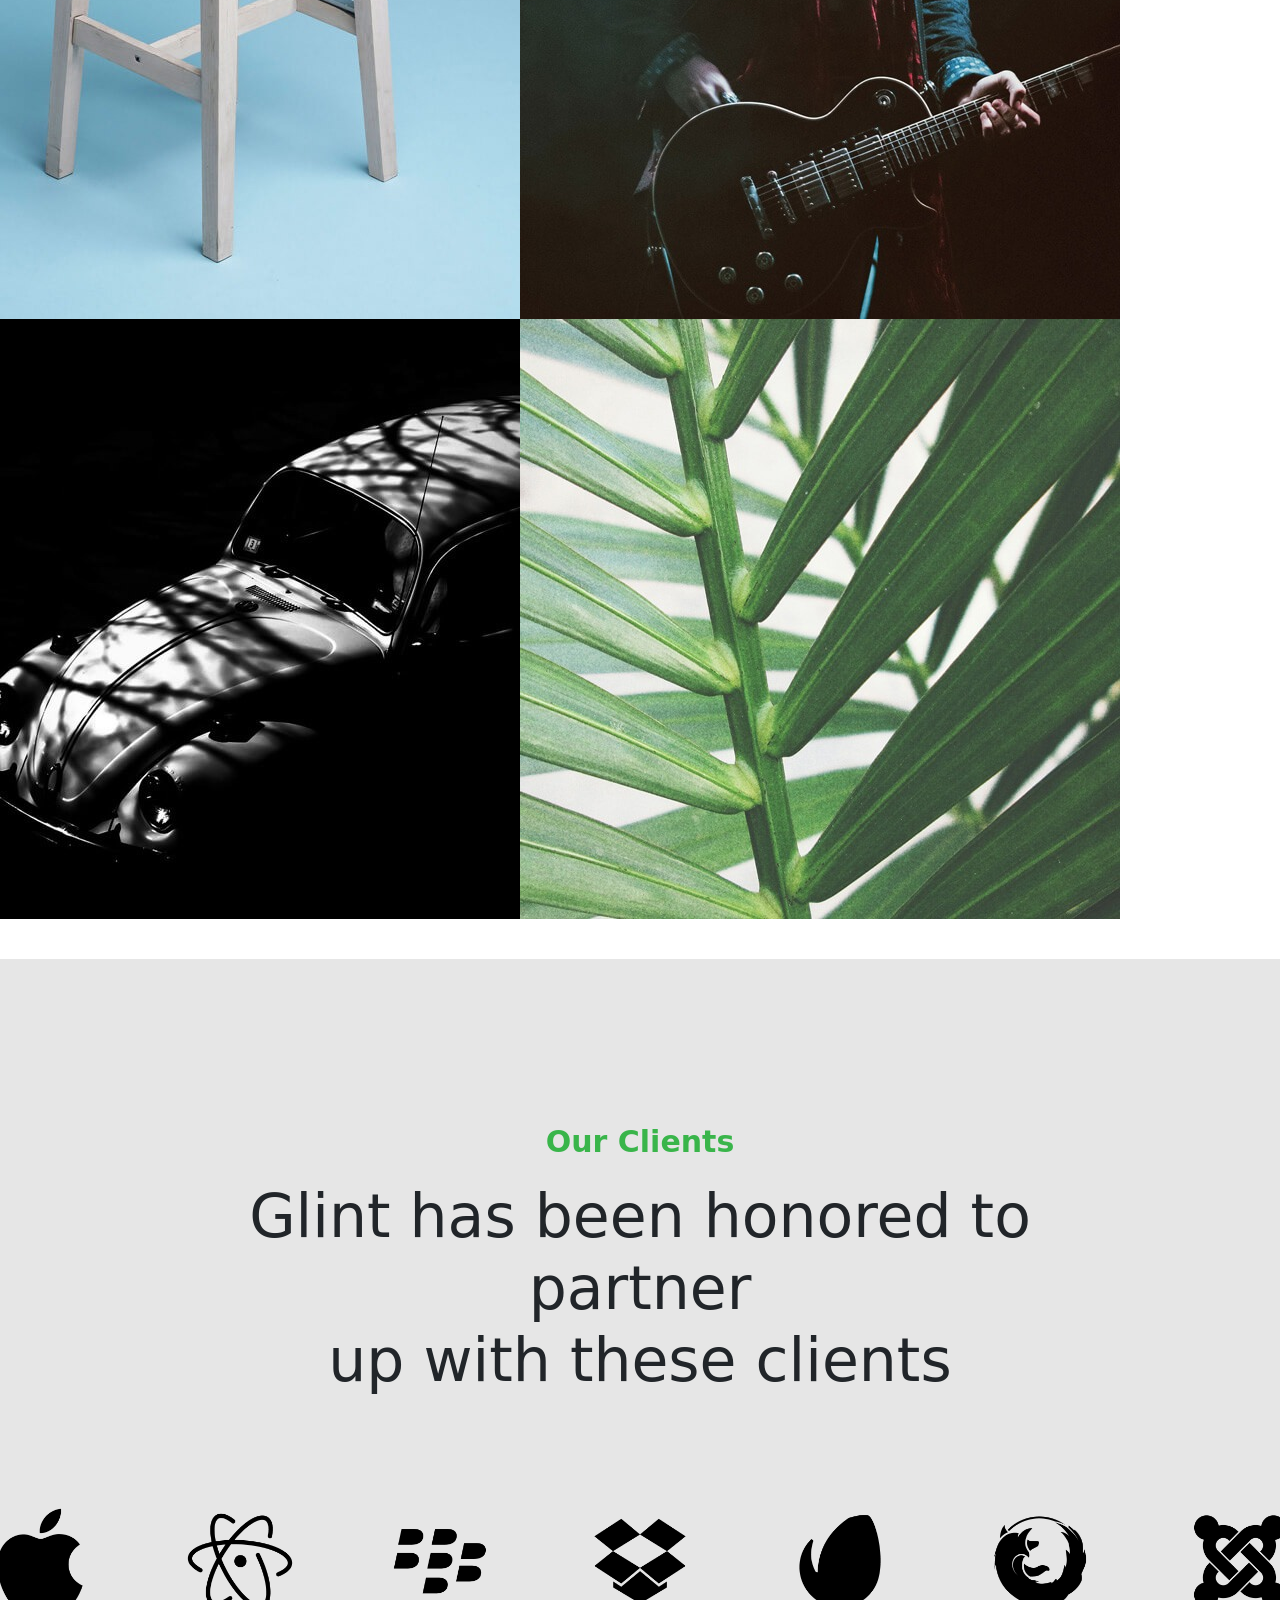
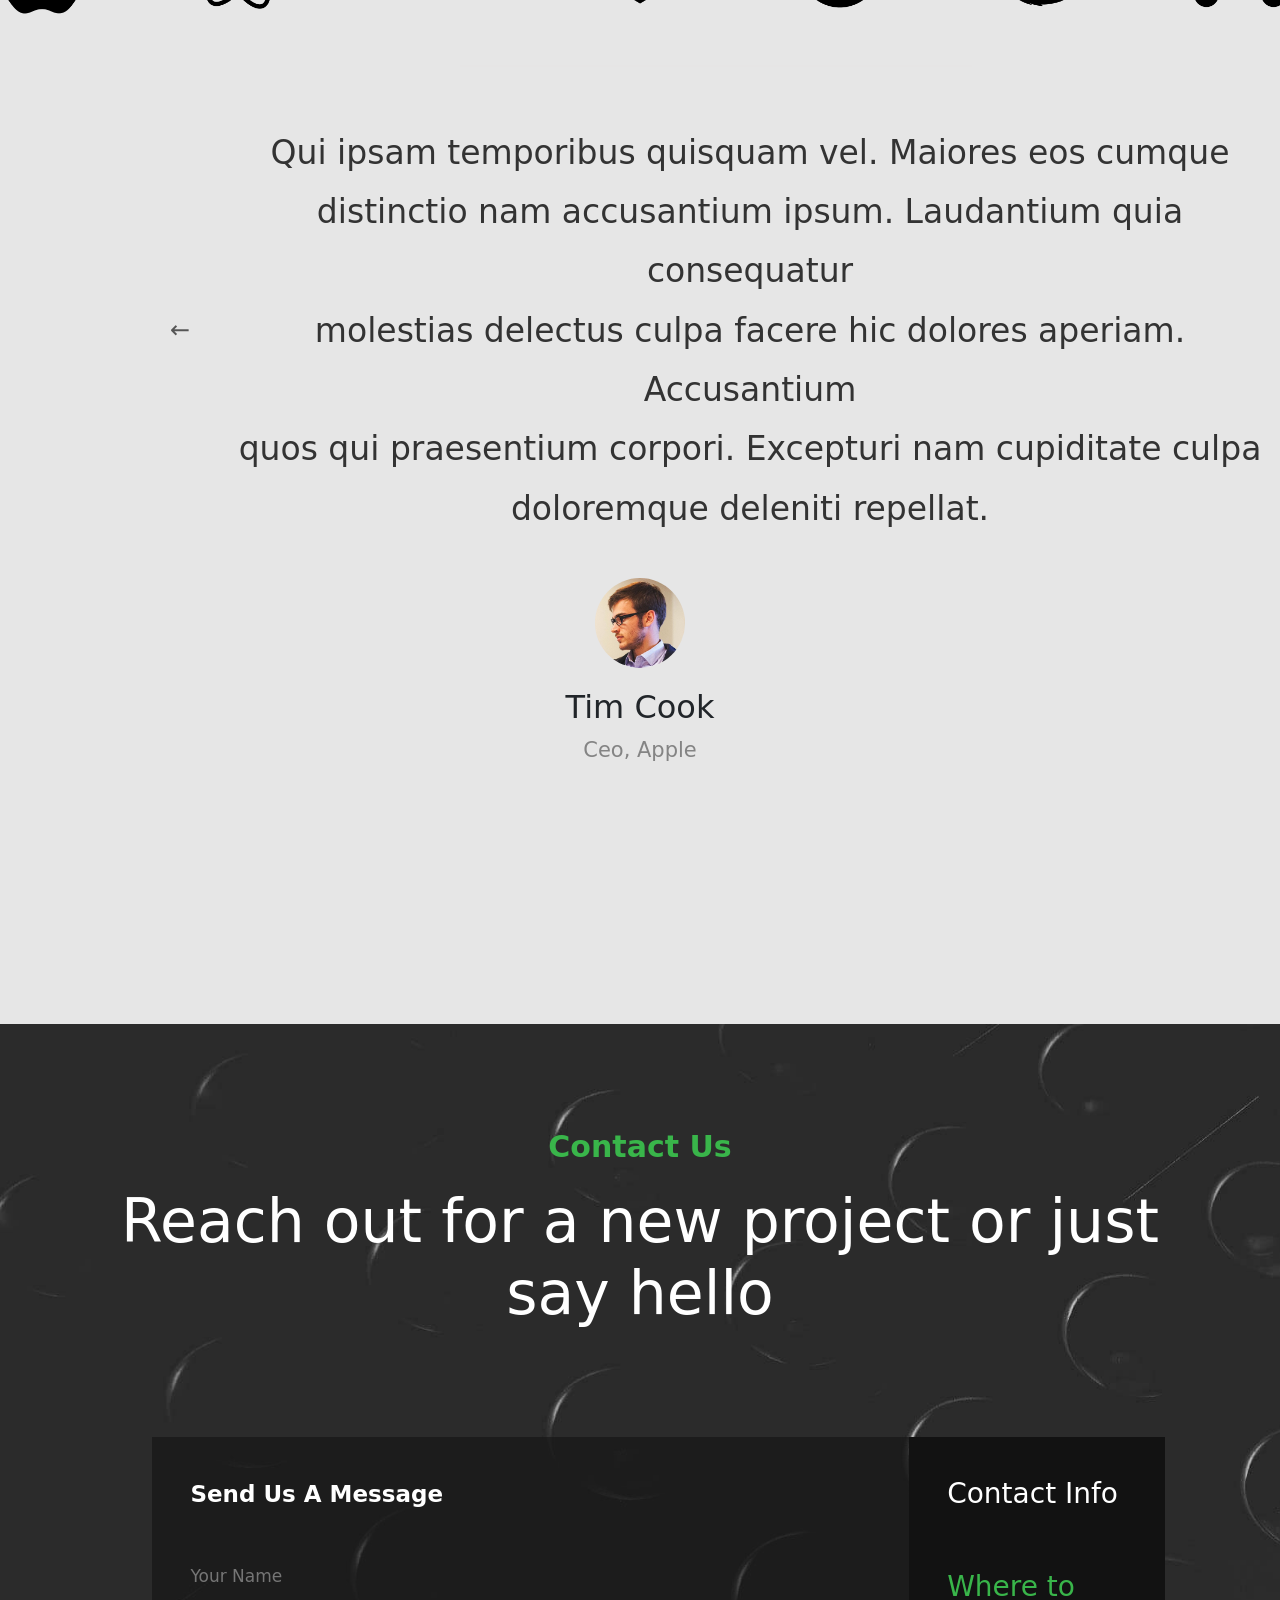
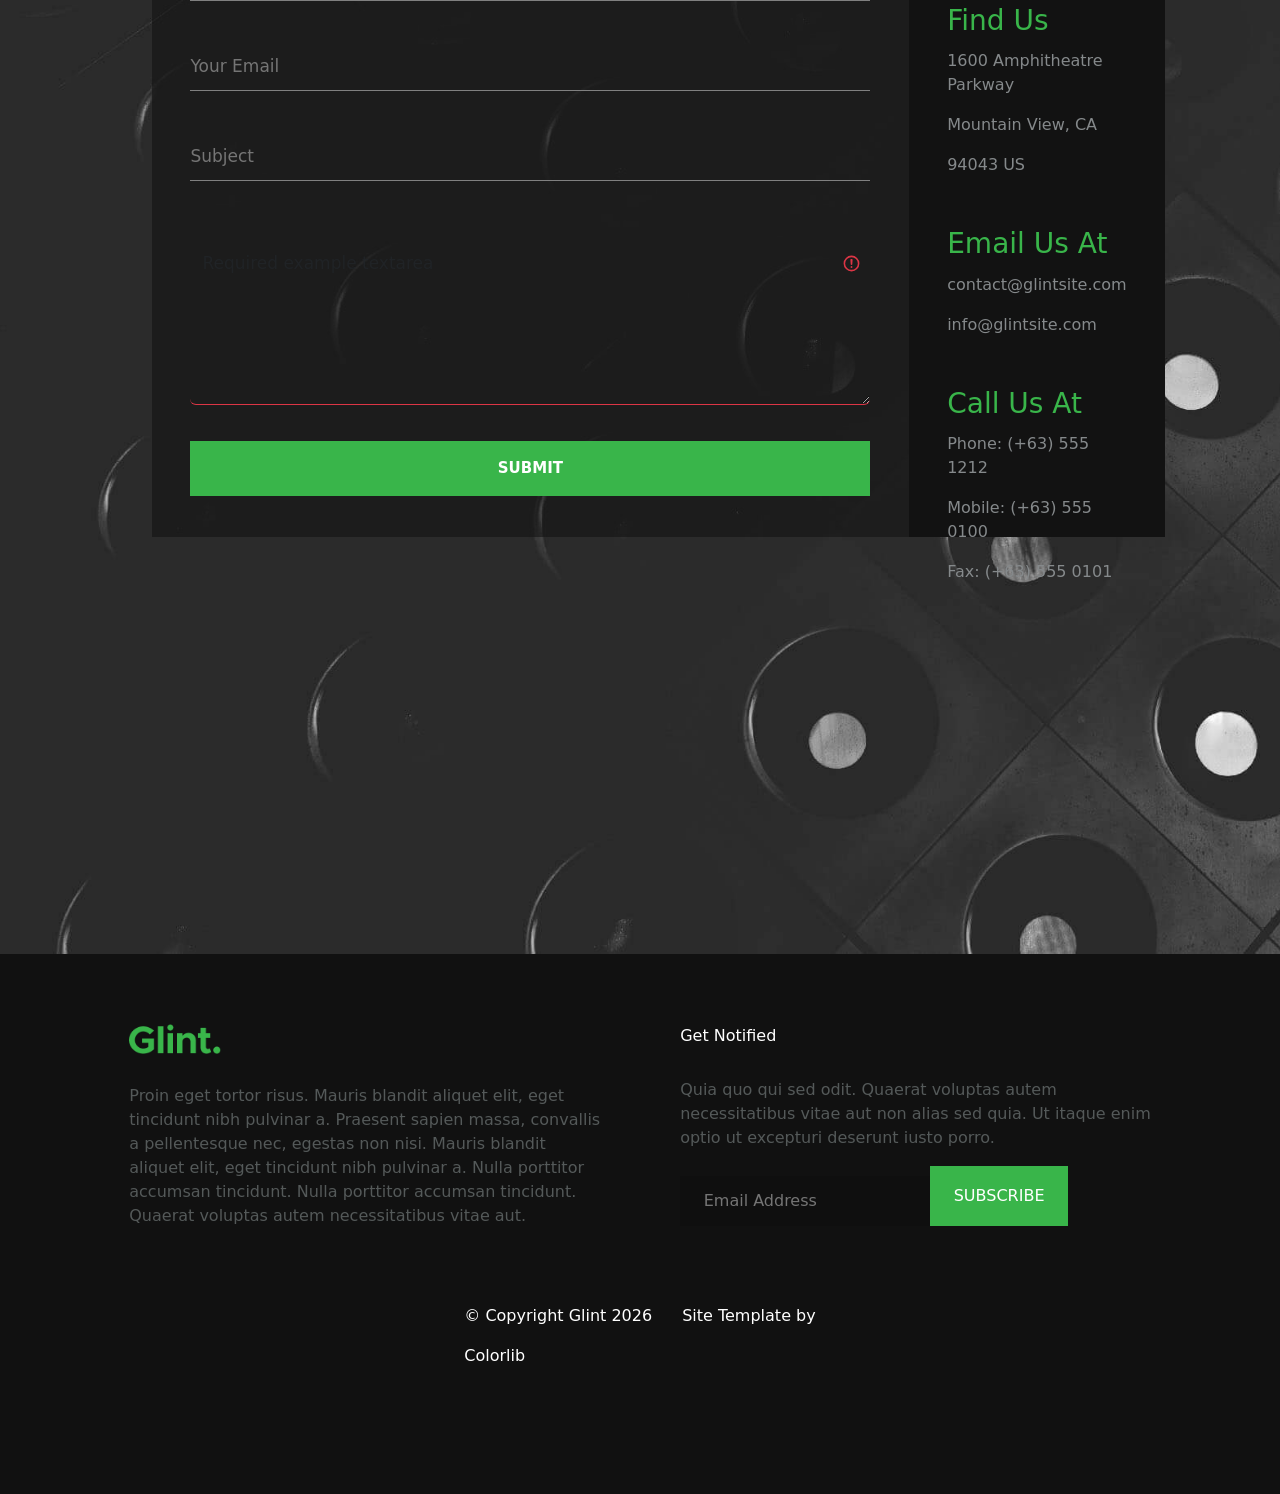
==== commit a4899d38: "d" ====
--- a/index.html
+++ b/index.html
@@ -1,10 +1,14 @@
-<!DOCTYPE html>
+<!doctype html>
 <html lang="en">
-<head>
-    <meta charset="UTF-8">
-    <meta name="viewport" content="width=device-width, initial-scale=1.0">
-    <title>Document</title>
-    <link rel="stylesheet" href="styl.css">
+  <head>
+    <!-- Required meta tags -->
+    <meta charset="utf-8">
+    <meta name="viewport" content="width=device-width, initial-scale=1">
+
+    <!-- Bootstrap CSS -->
+    <link href="https://cdn.jsdelivr.net/npm/bootstrap@5.0.2/dist/css/bootstrap.min.css" rel="stylesheet" integrity="sha384-EVSTQN3/azprG1Anm3QDgpJLIm9Nao0Yz1ztcQTwFspd3yD65VohhpuuCOmLASjC" crossorigin="anonymous">
+
+      <link rel="stylesheet" href="styl.css">
     <link href="https://unpkg.com/aos@2.3.1/dist/aos.css" rel="stylesheet">
 </head>
 <body>
@@ -13,7 +17,7 @@
         <img src="imgi_1_logo (1).png" alt="">
         <h1>Menu</h1>
     </nav>
-    <div class="hero">
+    <div data-aos="fade-up"  class="hero">
         <p>WELCOME TO GLINT</p>
         <h1>We are a creative group <br> of people who design <br> influential brands and <br> digital experiences</h1>
         <div class="but">
@@ -23,96 +27,96 @@
     </div>
     </main>
     <div class="hero1">
-     <div class="text">
+     <div data-aos="fade-up" class="text">
         <p><b>Hello There</b></p>
         <h1>We Are Glint</h1>
      </div>
      <hr>
-     <div class="l">
+     <div data-aos="fade-up" class="l">
         <p>Lorem ipsum dolor sit amet, consectetur adipisicing elit, sed do eiusmod tempor <br>  incididunt ut labore et dolore magna aliqua. Ut enim ad minim veniam, quis nostrud <br> exercitation ullamco laboris nisi ut aliquip ex ea commodo consequat. Duis aute irure <br> dolor in reprehenderit in voluptate velit esse cillum dolore eu fugiat nulla pariatur. <br>  Excepteur sint occaecat cupidatat non proident, sunt in culpa qui officia deserunt.</p>
      </div>
      <div class="k">
-        <div class="a">
+        <div data-aos="fade-up" class="a">
             <h1>127</h1>
             <p><b>Awards Received</b></p>
         </div>
-        <div class="a">
+        <div data-aos="fade-up" class="a">
             <h1>1505</h1>
             <p><b>Active Project</b></p>
         </div>
-        <div class="a">
+        <div data-aos="fade-up" class="a">
             <h1>109</h1>
             <p><b>Happy Customers</b></p>
         </div>
-        <div class="a1">
+        <div data-aos="fade-up" class="a1">
             <h1>102</h1>
             <p><b>Happy Customers</b></p>
         </div>
         </div>
     </div>
      <div class="hero2">
-        <div class="text2">
+        <div  data-aos="fade-up" class="text2">
             <p><b>What We Do</b></p>
             <h1>We’ve got everything you need to <br> launch and grow your business</h1>
         </div>
         <hr>
         <div class="flex">
-            <div class="block">
+            <div data-aos="fade-up" class="block">
             <h1>Brand Identity</h1>
             <p>Nemo cupiditate ab quibusdam quaerat impedit magni. <br> Earum suscipit ipsum laudantium. Quo delectus est. <br> Maiores voluptas ab sit natus veritatis ut. Debitis nulla <br> cumque veritatis. Sunt suscipit voluptas ipsa in tempora <br> esse soluta sint.</p>
             </div>
-            <div class="block">
+            <div data-aos="fade-up" class="block">
             <h1>Illustration</h1>
             <p>Nemo cupiditate ab quibusdam quaerat impedit magni. <br> Earum suscipit ipsum laudantium. Quo delectus est. <br> Maiores voluptas ab sit natus veritatis ut. Debitis nulla <br> cumque veritatis. Sunt suscipit voluptas ipsa in tempora <br> esse soluta sint.</p>
             </div>
         </div>
         <div class="flex1">
-            <div class="block1">
+            <div data-aos="fade-up" class="block1">
             <h1>Marketing</h1>
             <p>Nemo cupiditate ab quibusdam quaerat impedit magni. <br> Earum suscipit ipsum laudantium. Quo delectus est. <br> Maiores voluptas ab sit natus veritatis ut. Debitis nulla <br> cumque veritatis. Sunt suscipit voluptas ipsa in tempora <br> esse soluta sint.</p>
             </div>
-            <div class="block1">
+            <div data-aos="fade-up" class="block1">
             <h1>Web Design</h1>
             <p>Nemo cupiditate ab quibusdam quaerat impedit magni. <br> Earum suscipit ipsum laudantium. Quo delectus est. <br> Maiores voluptas ab sit natus veritatis ut. Debitis nulla <br> cumque veritatis. Sunt suscipit voluptas ipsa in tempora <br> esse soluta sint.</p>
             </div>
         </div>
         <div class="flex2">
-            <div class="block2">
+            <div data-aos="fade-up" class="block2">
             <h1>Packaging Design</h1>
             <p>Nemo cupiditate ab quibusdam quaerat impedit magni. <br> Earum suscipit ipsum laudantium. Quo delectus est. <br> Maiores voluptas ab sit natus veritatis ut. Debitis nulla <br> cumque veritatis. Sunt suscipit voluptas ipsa in tempora <br> esse soluta sint.</p>
             </div>
-            <div class="block2">
+            <div data-aos="fade-up" class="block2">
             <h1>Web Development</h1>
             <p>Nemo cupiditate ab quibusdam quaerat impedit magni. <br> Earum suscipit ipsum laudantium. Quo delectus est. <br> Maiores voluptas ab sit natus veritatis ut. Debitis nulla <br> cumque veritatis. Sunt suscipit voluptas ipsa in tempora <br> esse soluta sint.</p>
             </div>
         </div>
      </div>
       <div class="hero3">
-        <div class="text3">
+        <div data-aos="fade-up"class="text3">
             <p>Recent Works</p>
             <h1>We love what we do, check out <br> some of our latest works</h1>
         </div>
 
         <div class="img">
-            <img src="imgi_2_lady-shutterbug.jpg" alt="">
-            <img src="imgi_5_grow-green.jpg" alt="">
+            <img data-aos="fade-up" src="imgi_2_lady-shutterbug.jpg" alt="">
+            <img data-aos="fade-up" src="imgi_5_grow-green.jpg" alt="">
         </div>
         <div class="img1">
-            <img src="imgi_3_woodcraft.jpg" alt="">
-            <img src="imgi_6_guitarist.jpg" alt="">
+            <img data-aos="fade-up" src="imgi_3_woodcraft.jpg" alt="">
+            <img data-aos="fade-up" src="imgi_6_guitarist.jpg" alt="">
         </div>
         <div class="img2">
-            <img src="imgi_4_the-beetle.jpg" alt="">
-            <img src="imgi_7_palmeira.jpg" alt="">
+            <img data-aos="fade-up" src="imgi_4_the-beetle.jpg" alt="">
+            <img data-aos="fade-up" src="imgi_7_palmeira.jpg" alt="">
         </div>
       </div>
       
       <div class="hero4">
-        <div class="text4">
+        <div data-aos="fade-up" class="text4">
             <p><b>Our Clients</b></p>
             <h1>Glint has been honored to partner <br> up with these clients</h1>
         </div>
-        <div class="img3">
+        <div data-aos="fade-up" class="img3">
             <img src="imgi_8_apple.png" alt="">
             <img src="imgi_9_atom.png" alt="">
             <img src="imgi_10_blackberry.png" alt="">
@@ -122,7 +126,7 @@
             <img src="imgi_14_joomla.png" alt="">
         </div>
         <hr>
-         <div class="carousel-container">
+         <div data-aos="fade-up" class="carousel-container">
         <!-- Chapga o'tkazish tugmasi -->
         <button class="nav-btn prev-btn" id="prevBtn">&#8592;</button>
 
@@ -140,22 +144,110 @@
 
             <!-- 3-Yozuv -->
             <div class="slide">
-                <p>Repellat dignissimos libero. Qui sed at corrupti expedita voluptas odit. Nihil ea quia nesciunt. Ducimus aut sed ipsam. Autem eaque officia cum exercitationem sunt voluptatum accusamus. Quasi voluptas eius distinctio.`</p>
+                <p>Repellat dignissimos libero. Qui sed at corrupti expedita voluptas <br> odit. Nihil ea quia nesciunt. Ducimus aut sed ipsam. Autem eaque <br> officia cum exercitationem sunt voluptatum accusamus. Quasi <br> voluptas eius distinctio.</p>
             </div>
         </div>
 
         <!-- O'ngga o'tkazish tugmasi -->
         <button class="nav-btn next-btn" id="nextBtn">&#8594;</button>
     </div>
-
-   
-      </div>
-
-
-
-
-
-
+    <div data-aos="fade-up" class="p">
+       <img src="imgi_16_user-01.jpg" alt="">
+       <h2>Tim Cook</h2>
+       <p>Ceo, Apple</p>
+       </div>
+      </div>
+      <div class="hero5">
+        <div class="text5">
+            <p><b>Contact Us</b></p>
+            <h1>Reach out for a new project or just <br> say hello</h1>
+        </div>
+        <div class="flex1">
+        <div class="left">
+            <div class="l1">
+                <p><b>Send Us A Message</b></p>
+            </div>
+            <div class="in1">
+            <input type="text" placeholder="Your Name">
+            </div>
+            <div class="in1">
+            <input type="email" placeholder="Your Email">
+            </div>
+            <div class="in1">
+            <input type="text" placeholder="Subject">
+            </div>
+            <div class="in2">
+                <form class="was-validated">
+  <div class="mb-3">
+    <label for="validationTextarea" class="form-label"></label>
+    <textarea class="form-control is-invalid" id="validationTextarea" placeholder="Required example textarea" required></textarea>
+    <div class="invalid-feedback">
+    </div>
+  </div>
+            </div>
+            <button><b>SUBMIT</b></button>
+        </div>
+  
+      <div class="right">
+        <h3>Contact Info</h3>
+        <div class="blocks">
+        <h3>Where to Find Us</h3>
+        <div class="p1">
+        <p>1600 Amphitheatre Parkway</p>
+        <p>Mountain View, CA</p>
+        <p>94043 US</p> 
+        </div>
+        </div>
+        <div class="blocks1">
+        <h3>Email Us At</h3>
+        <div class="p1">
+        <p>contact@glintsite.com</p>
+        <p>info@glintsite.com</p>
+        </div>
+        </div>
+        <div class="blocks1">
+        <h3>Call Us At</h3>
+        <div class="p1">
+        <p>Phone: (+63) 555 1212</p>
+        <p>Mobile: (+63) 555 0100</p>
+        <p>Fax: (+63) 555 0101</p>
+        </div>
+        </div>
+
+      </div>
+      </div>
+    </div>
+
+     <div class="hero6">
+        <div class="left1">
+            <img src="imgi_36_logo-footer (1).png" alt="">
+            <p>Proin eget tortor risus. Mauris blandit aliquet elit, eget <br> tincidunt nibh pulvinar a. Praesent sapien massa, convallis <br> a pellentesque nec, egestas non nisi. Mauris blandit <br> aliquet elit, eget tincidunt nibh pulvinar a. Nulla porttitor <br> accumsan tincidunt. Nulla porttitor accumsan tincidunt. <br> Quaerat voluptas autem necessitatibus vitae aut.</p>
+        </div>
+        <div class="right1">
+            <li>Get Notified</li>
+            <p>Quia quo qui sed odit. Quaerat voluptas autem <br> necessitatibus vitae aut non alias sed quia. Ut itaque enim <br> optio ut excepturi deserunt iusto porro.</p>
+            <div class="ii">
+            <input type="email" placeholder="Email Address">
+            <button>SUBSCRIBE</button>
+            </div>
+        </div>
+        <div class="end">
+            <div class="tt1">
+            <div class="tt">
+            <div class="t1">
+                <p>© Copyright Glint 2026</p>
+            </div>
+            <div class="t1">
+                <p> Site Template by</p>
+            </div>
+            </div>
+            <div class="t2">
+                <p>Colorlib</p>
+            </div>
+            </div>
+        </div>
+     </div>
+    
 
 
 
@@ -198,4 +290,5 @@
   AOS.init();
 </script>
 </body>
-</html>+</html>
+  
--- a/styl.css
+++ b/styl.css
@@ -2,6 +2,8 @@
     margin: 0;
     padding: 0;
     box-sizing: border-box;
+    text-decoration: none;
+    list-style: none;
 }
 main{
     background-image: url(imgi_31_hero-bg.jpg);
@@ -78,7 +80,7 @@
     border: 1px solid rgba(224, 219, 219, 0.742);
     margin-top: 40px;
 }
-.k{
+.k{ 
     height: 350px;
     width: 100%;  
     display: flex; 
@@ -113,7 +115,7 @@
     font-size: 22px;
 }
 .hero2{
-    height: 150vh;
+    height: 180vh;
 }
 .text2{
     text-align: center;
@@ -203,7 +205,7 @@
 .hero4{
     background-color: #E6E6E6;
     margin-top: 115%;
-    height: 150vh;
+    height: 185vh;
 }
 .text4{
     text-align: center;
@@ -231,12 +233,12 @@
         .carousel-container {
             position: relative;
             width: 100%;
-            max-width: 1000px;
+            max-width: 1200px;
             padding: 40px 60px;
             display: flex;
             align-items: center;
             justify-content: center;
-            left: 270px;
+            left: 150px;
         }
 
         /* Slaydlar maydoni */
@@ -257,7 +259,7 @@
             transition: opacity 0.5s ease, transform 0.5s ease;
             text-align: center;
             color: #333;
-            font-size: 30px;
+            font-size: 33px;
             line-height: 1.8;
             pointer-events: none;
         }
@@ -295,4 +297,168 @@
 
         .next-btn {
             right: 10px;
-        }+        }
+.p img{
+    border-radius: 200px;
+    height: 90px;
+}
+.p{
+    text-align: center;
+}
+.p h2{
+    margin-top: 20px;
+}
+.p p {
+    font-size: 21px;
+    color: #848484;
+}
+.hero5 {
+    background-image: url(imgi_34_contact-bg.jpg);
+    background-size: cover;
+    height: 170vh;
+    width: 100%;
+}
+.text5{
+    text-align: center;
+    padding: 100px;
+}
+.text5 p {
+    font-size: 30px;
+    color: #39B54A;
+}
+.text5 h1{
+    font-size: 60px;
+    color: white;
+}
+.left{
+    width: 790px;
+    height: 700px;
+    align-items: center;
+    padding: 40px 3%;
+    gap: 30px;
+    background-color: #151515a3;
+    margin-top: -50px;
+    margin-left: 152px;
+    
+}
+.l1{
+    color: white;
+}
+.l1 p{
+    font-size: 23px;
+}
+.in1{
+    margin-top: 40px;
+}
+.in1 input{
+    width: 680px;
+    height: 50px;
+    font-size: 17px;
+    background-color: #15151500;
+    border: none;
+    border-bottom: 1px solid grey;
+}
+.in1 input:hover{
+    border: none;
+    border-bottom: 1px solid greenyellow;
+}
+.in2{
+    margin-top: 40px;
+}
+.in2 textarea:hover{
+    border: none;
+    border-bottom: 1px solid greenyellow;
+}
+.mb-3 textarea{
+    width: 680px;
+    height: 160px;
+    font-size: 17px;
+    background-color: #15151500;
+    border: none;
+    border-bottom: 1px solid grey;
+}
+.left button{
+    font-weight: 1150px;
+    width: 680px;
+    margin-top: 20px;
+    color: white;
+    background-color: #39B54A;
+    border: none;
+    font-size: 15px;
+    height: 55px;
+}
+
+.right{
+    width: 390px;
+    height: 700px;
+    align-items: center;
+    padding: 40px 3%;
+    margin-right: 188px;
+    background-color: #121212;
+    margin-top: -50px;
+    color: white;
+}
+.flex{
+    display: flex;
+}
+.blocks{
+    margin-top: 60px;
+}
+.p1{
+    margin-top: 12px;
+    color: #85898B;
+}
+.blocks1{
+    margin-top: 50px;
+}
+.blocks1 h3{
+    color: #39B54A;
+}
+.blocks h3{
+    color: #39B54A;
+}
+.hero6{
+    position: relative;
+    padding-top: 70px;
+    background-color: #111111;
+    color: white;
+    display: flex;
+    justify-content: center;
+    gap: 80px;
+    height: 60vh;
+}
+.left1 img{
+    height: 30px;
+}
+.left1 p{
+    margin-top: 30px;
+    color: #545959;
+}
+.right1 p{
+    margin-top: 30px;
+    color: #545959;
+}
+.ii{
+    display: flex;
+}
+.ii input{
+    padding: 13px 5%;
+    width: 250px;
+    background-color: #0F0F0F;
+    border: none;
+    margin-top: 10px;
+}
+.ii button{
+    padding: 13px 5%;
+    background-color: #39B54A;
+    color: white;
+    border: none;
+}
+.end{
+    position: absolute;
+    top: 350px;
+}
+.tt{
+    display: flex;
+    gap: 30px;
+}
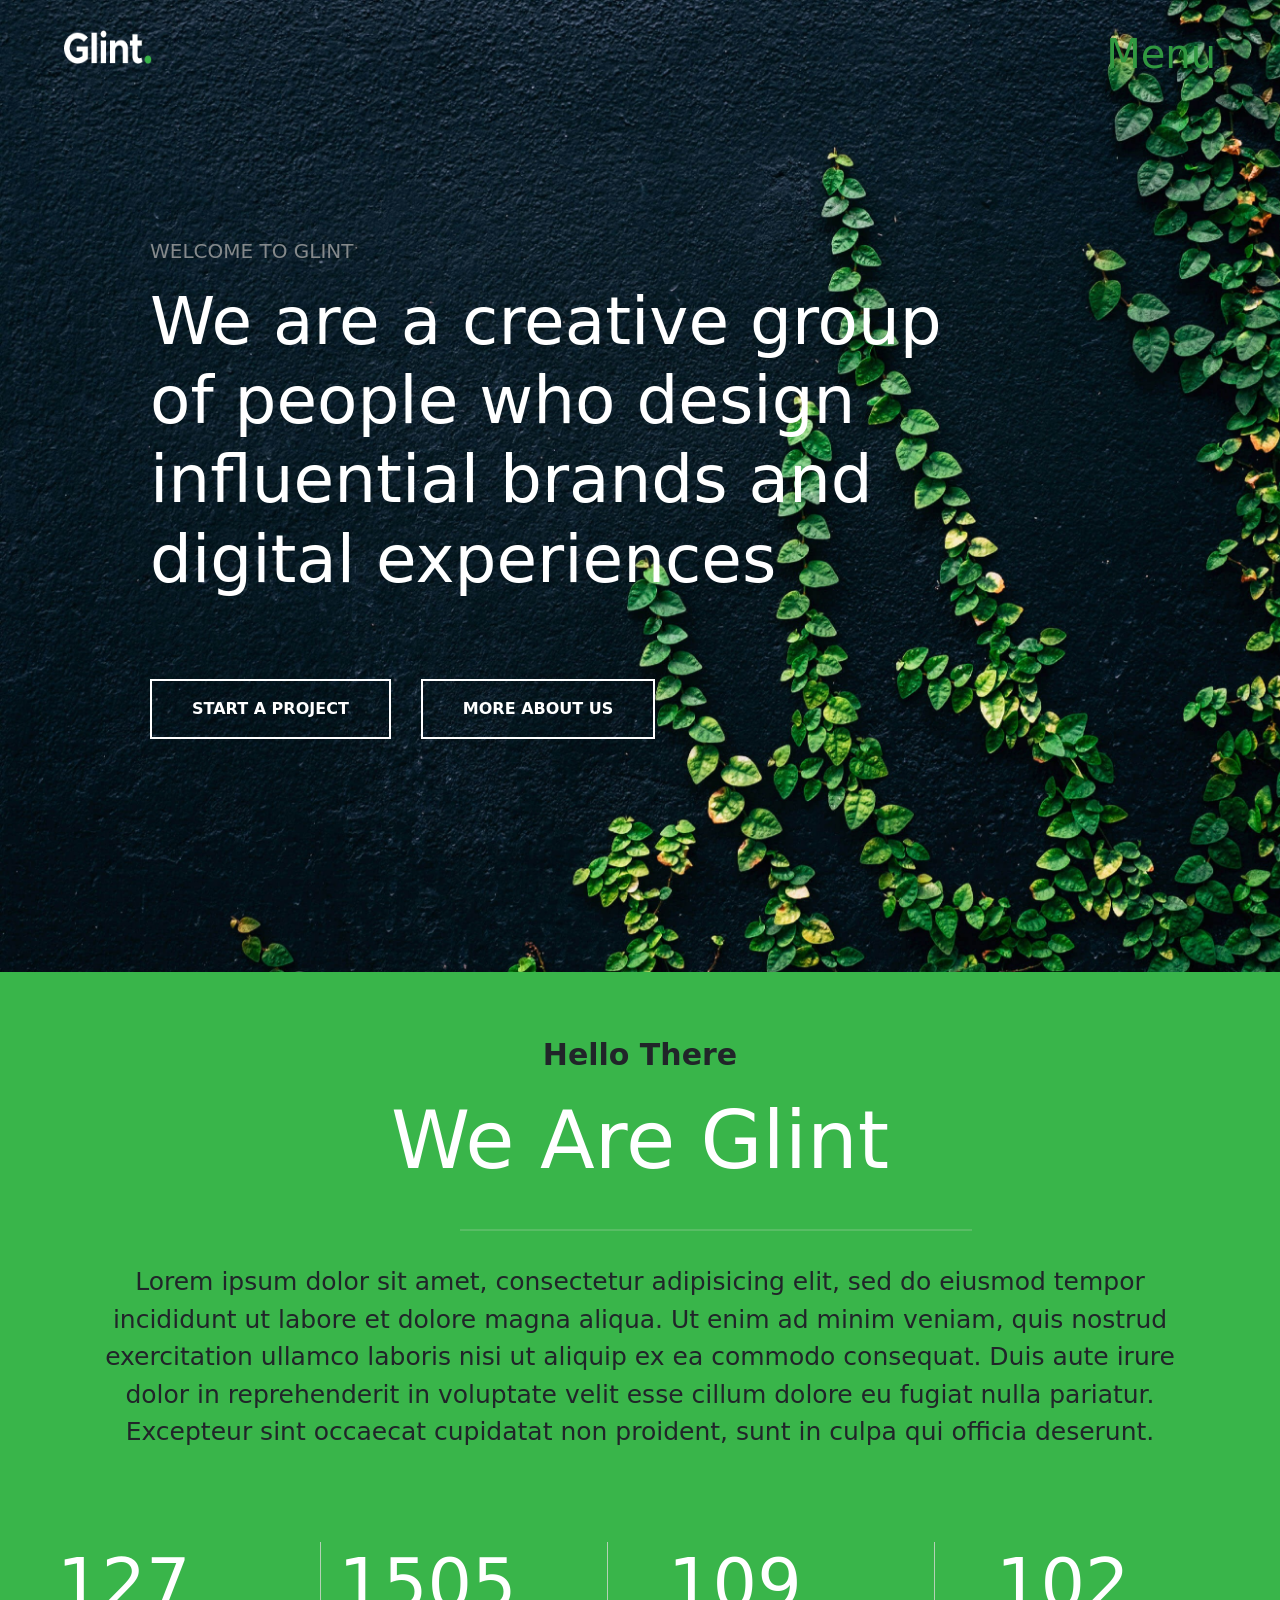
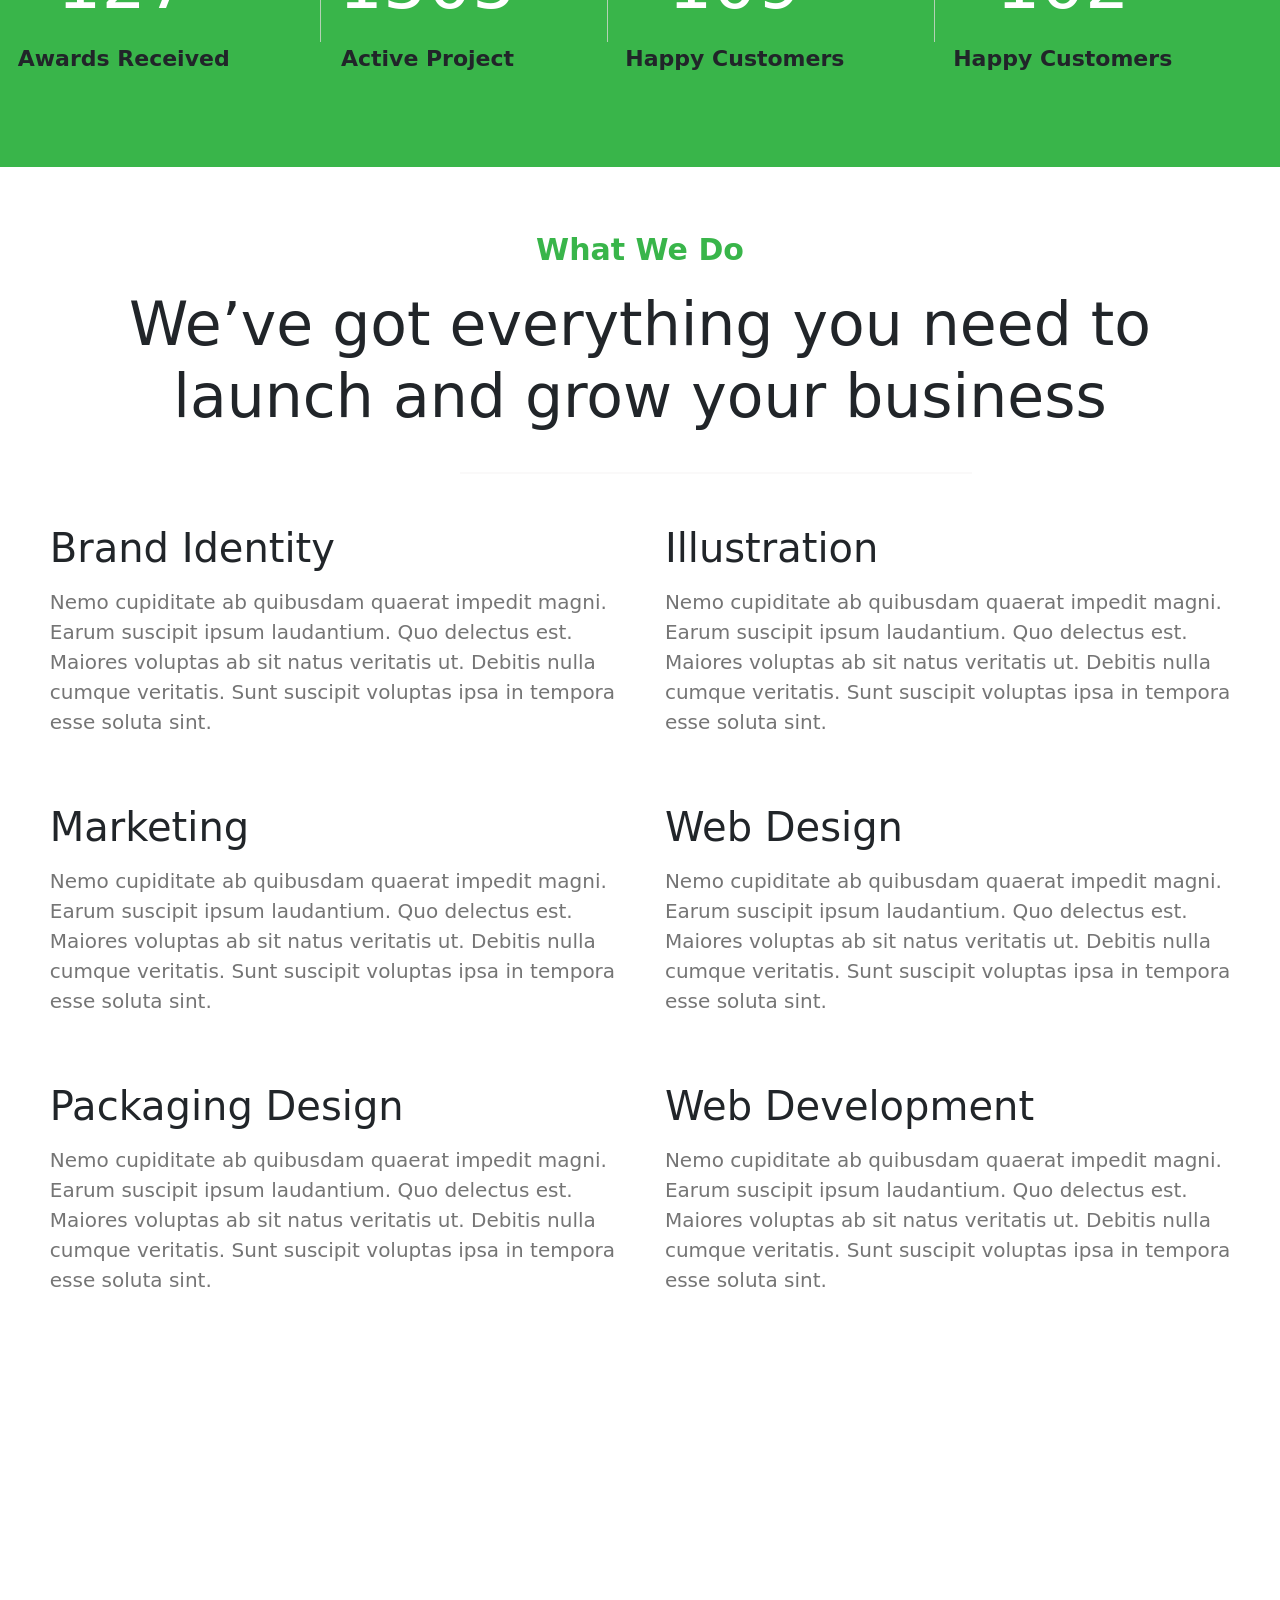
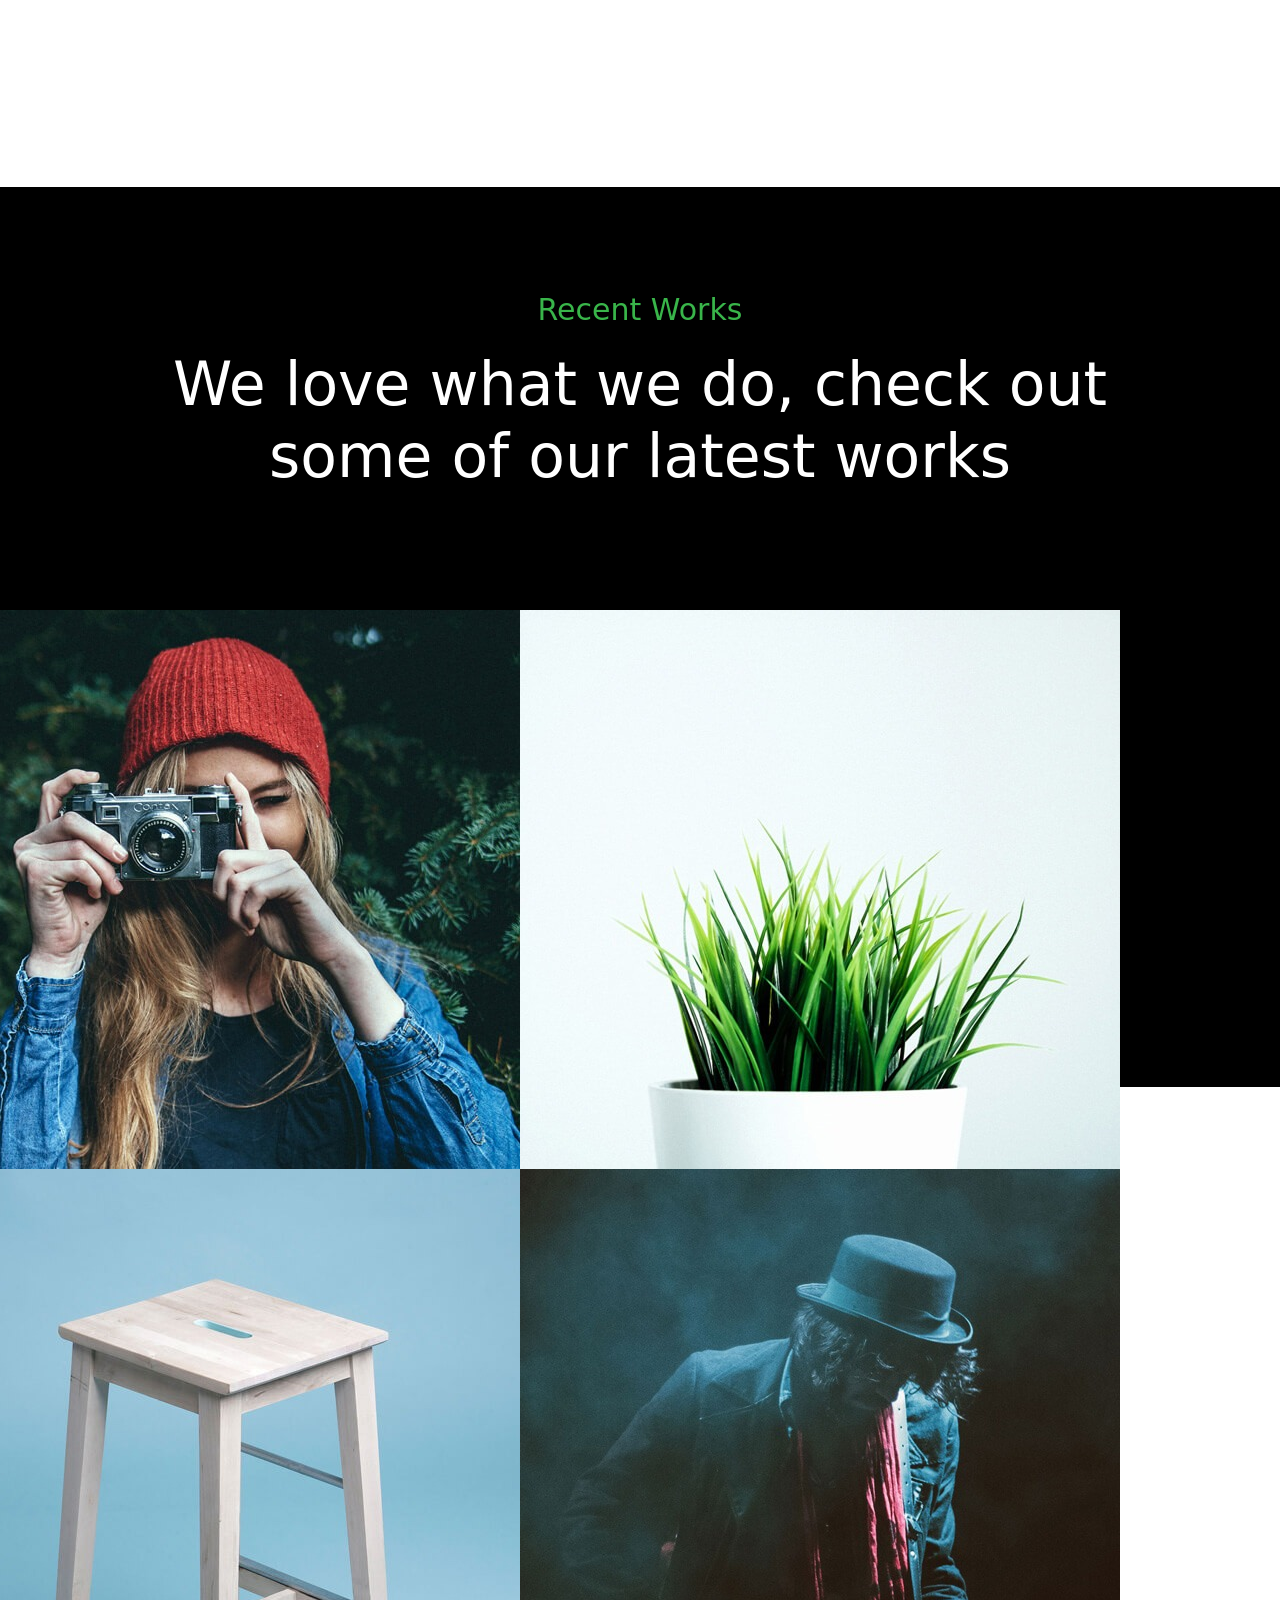
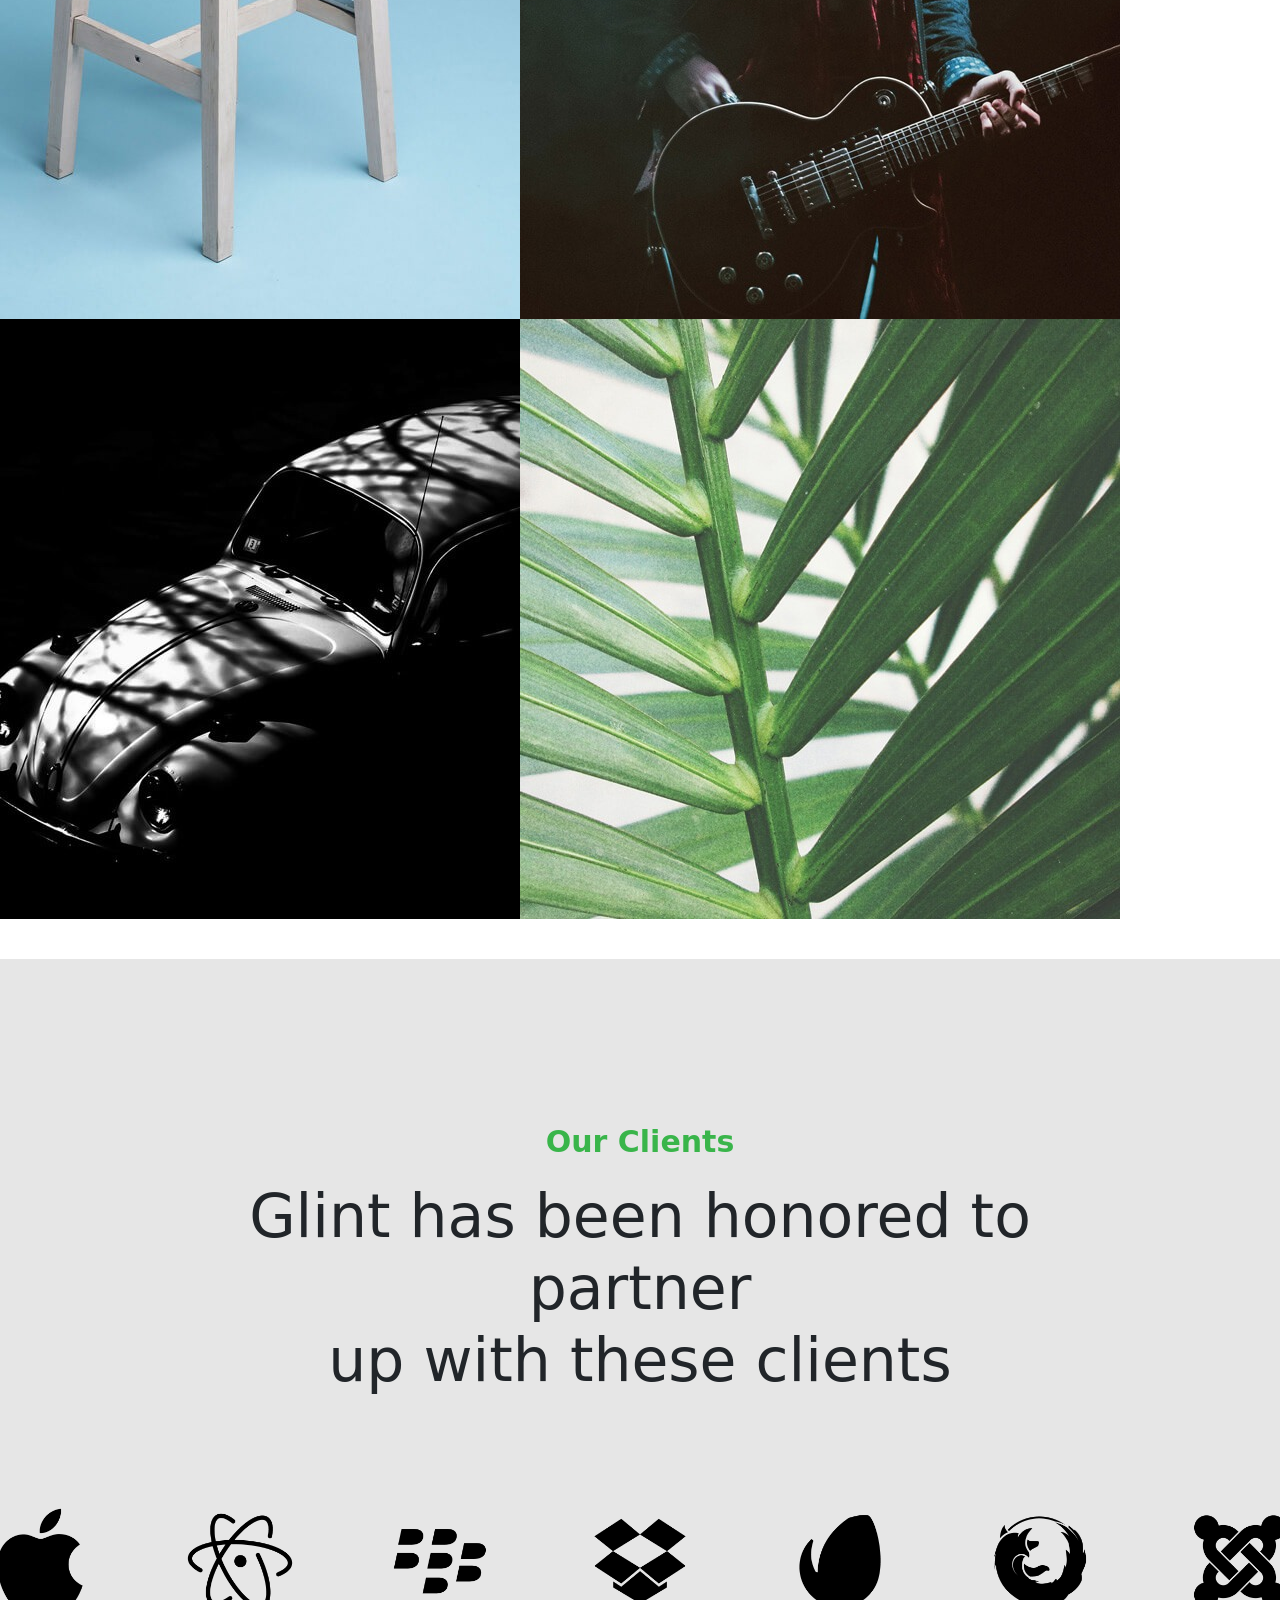
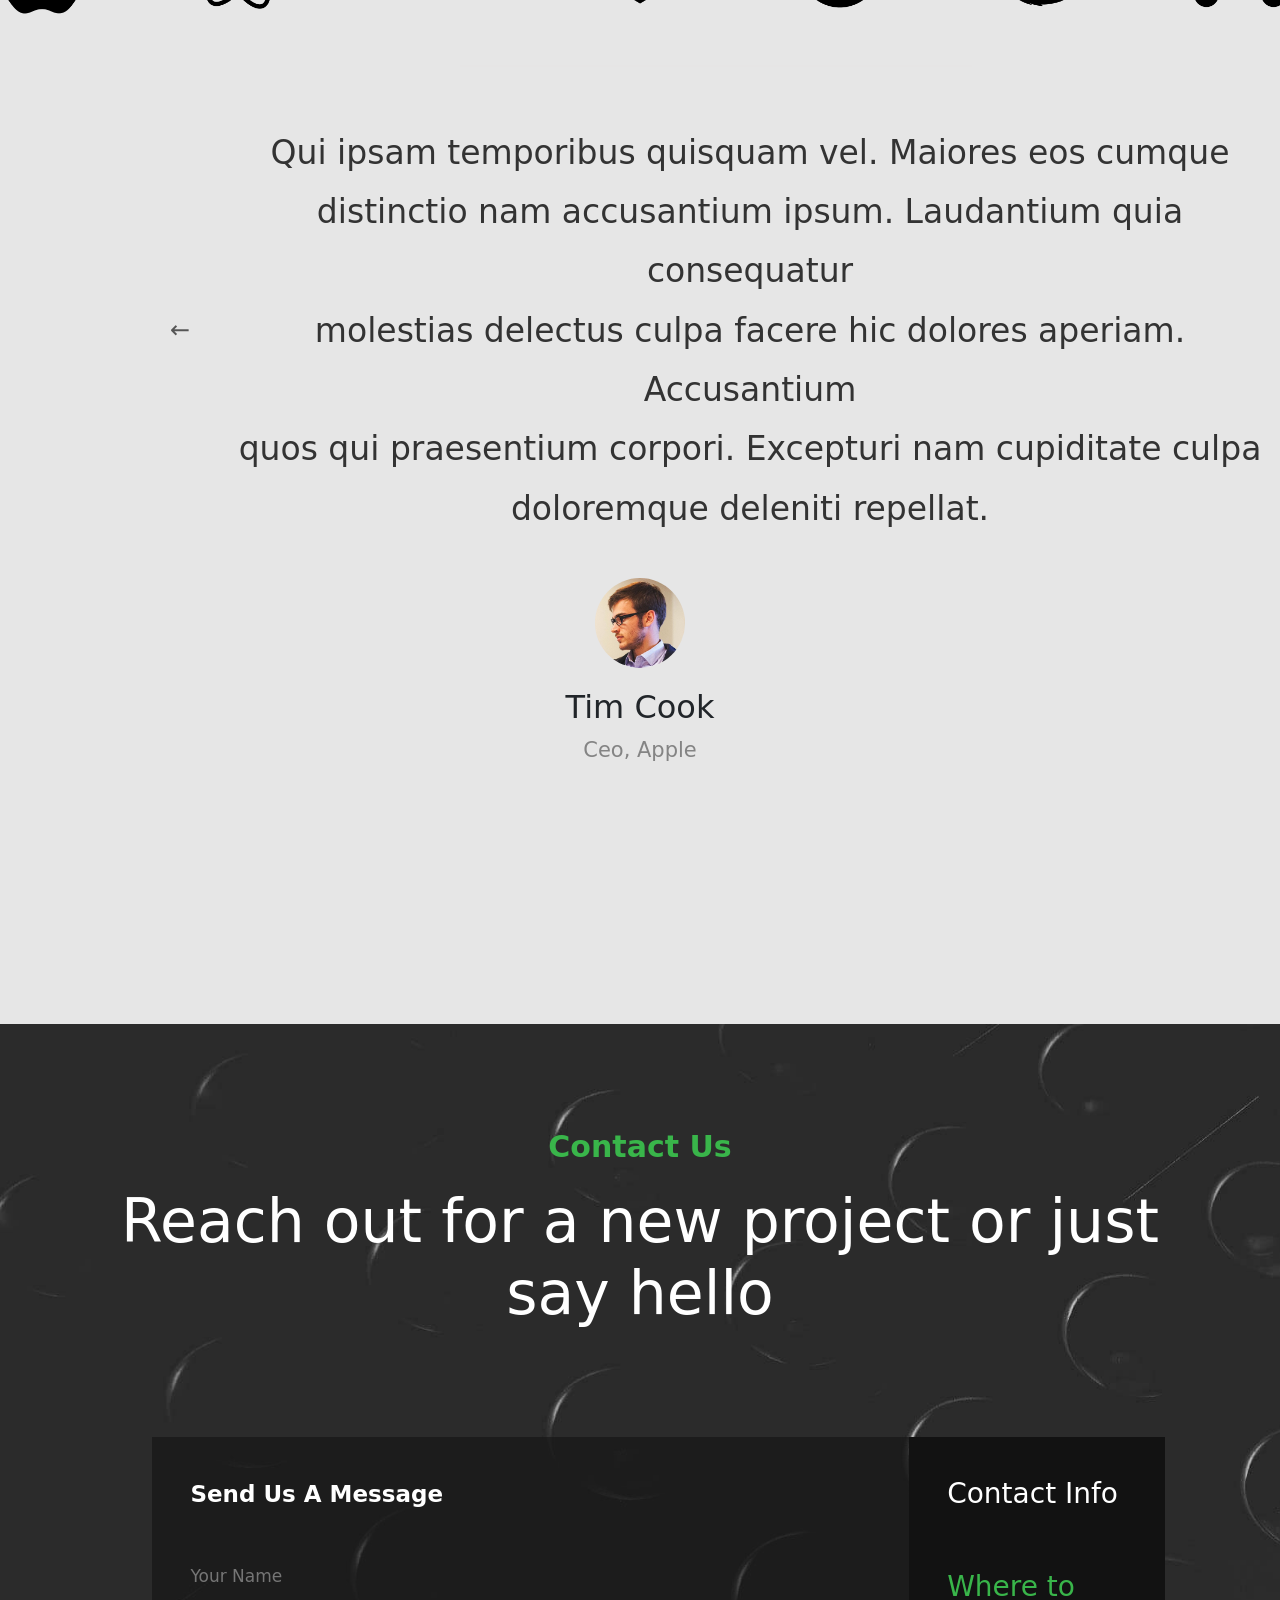
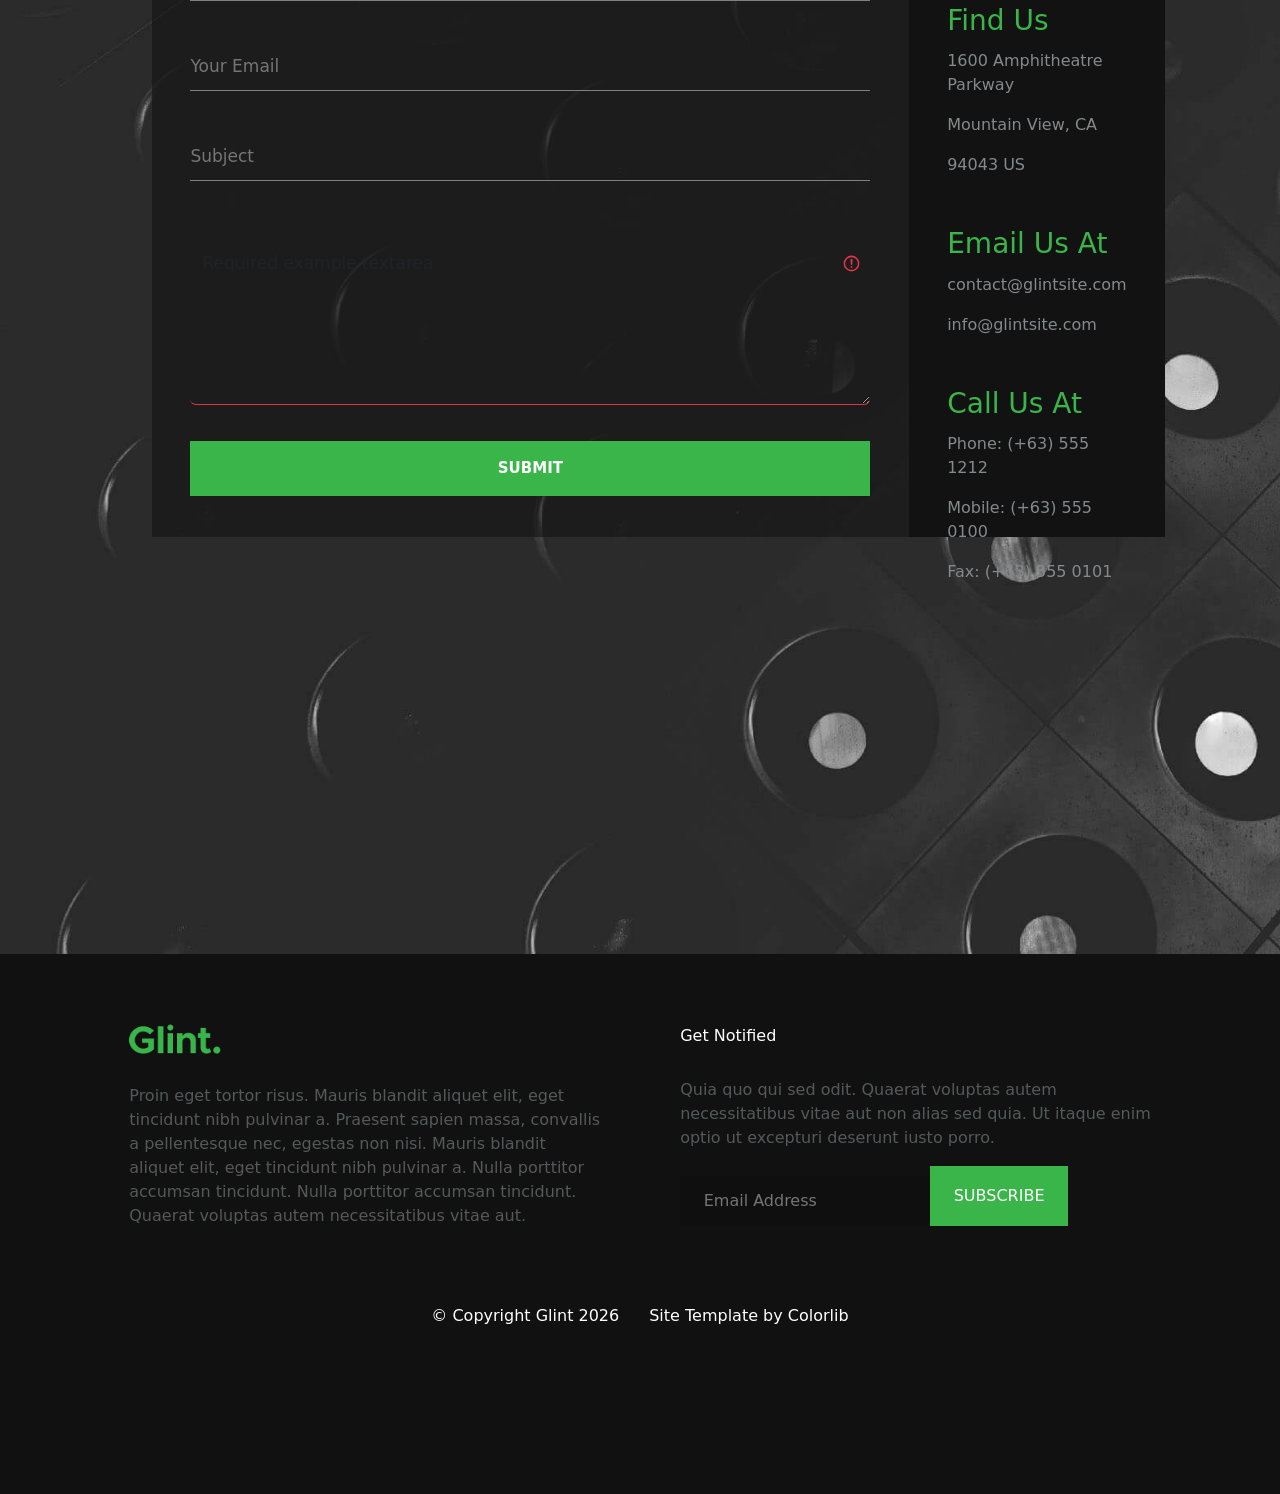
==== commit 2412067d: "d" ====
--- a/index.html
+++ b/index.html
@@ -238,11 +238,8 @@
                 <p>© Copyright Glint 2026</p>
             </div>
             <div class="t1">
-                <p> Site Template by</p>
-            </div>
-            </div>
-            <div class="t2">
-                <p>Colorlib</p>
+                <p> Site Template by Colorlib</p>
+            </div>
             </div>
             </div>
         </div>
--- a/styl.css
+++ b/styl.css
@@ -461,4 +461,7 @@
 .tt{
     display: flex;
     gap: 30px;
+}
+.tt2{
+    display: flex;
 }
